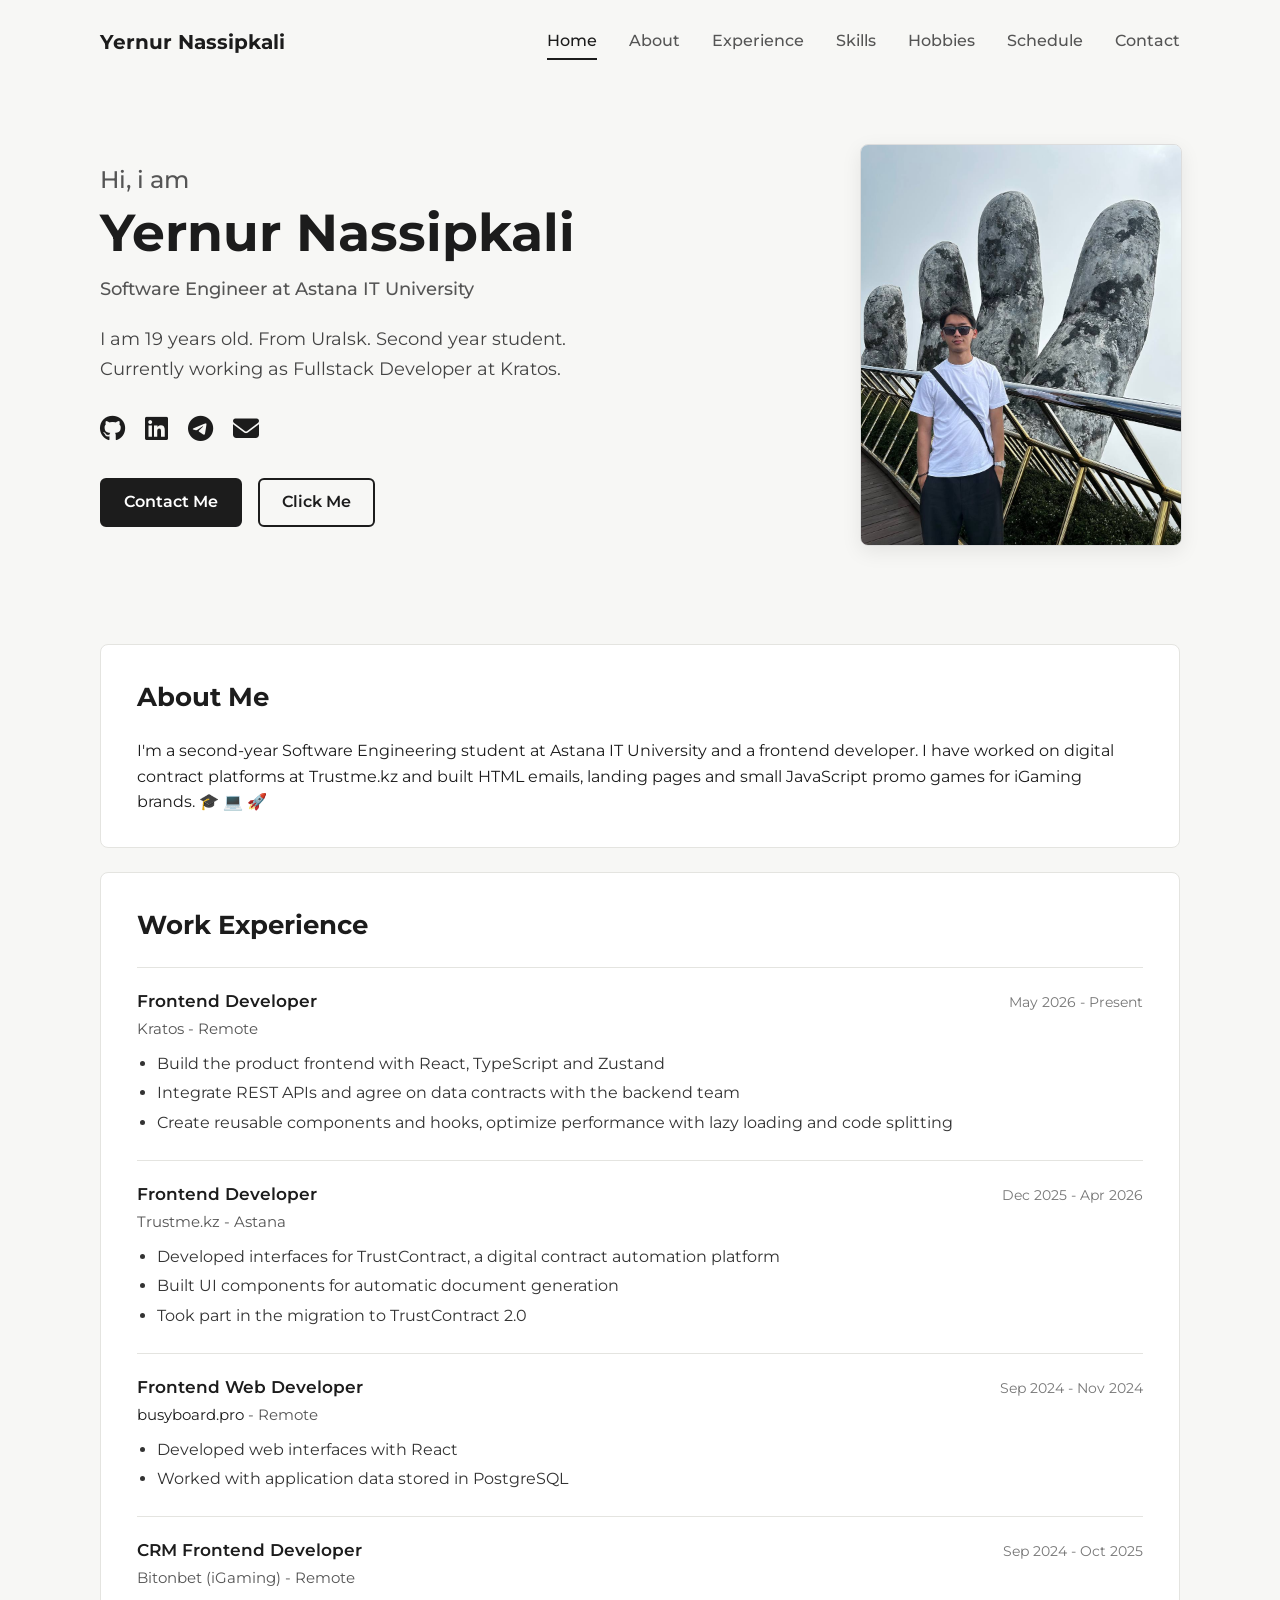
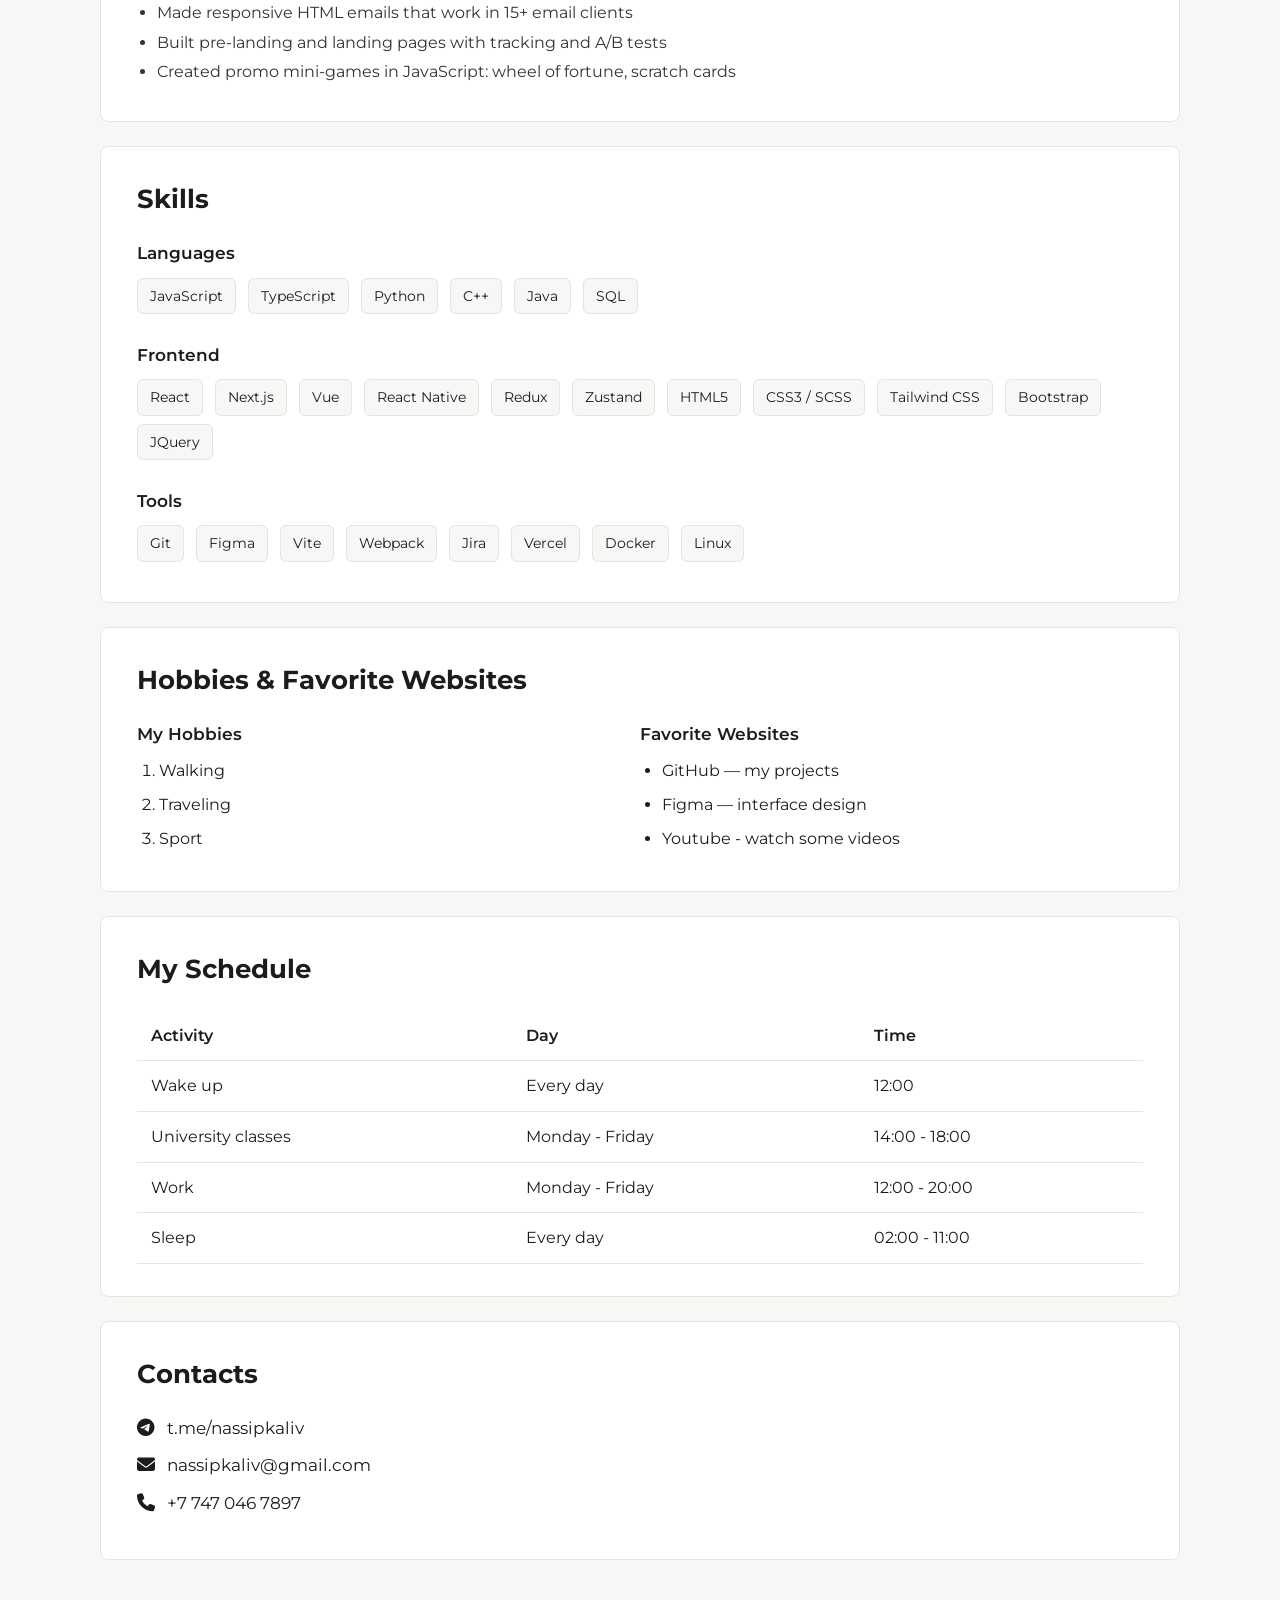
==== index.html @ 7ab511bc "assik_1" ====
<!DOCTYPE html>
<html lang="en">
<head>
    <meta charset="UTF-8">
    <meta name="viewport" content="width=device-width, initial-scale=1.0">
    <title>My Webpage</title>
    <link rel="preconnect" href="https://fonts.googleapis.com">
    <link rel="preconnect" href="https://fonts.gstatic.com" crossorigin>
    <link rel="stylesheet" href="https://fonts.googleapis.com/css2?family=Montserrat:wght@400;500;600;700&display=swap">
    <link rel="stylesheet" href="https://cdnjs.cloudflare.com/ajax/libs/font-awesome/6.7.2/css/all.min.css">
    <link rel="stylesheet" href="css/style.css">
</head>
<body>

    <div class="wrapper">

        <header class="site-header">
            <a class="site-logo" href="#home">Yernur Nassipkali</a>
            <nav class="site-nav">
                <a class="nav-active" href="#home">Home</a>
                <a href="#about-me">About</a>
                <a href="#experience">Experience</a>
                <a href="#skills">Skills</a>
                <a href="#hobbies">Hobbies</a>
                <a href="#my-schedule">Schedule</a>
                <a href="#contact">Contact</a>
            </nav>
        </header>

        <main>

            <section id="home" class="hero">
                <div class="hero-text">
                    <p class="hero-greeting">Hi, i am</p>
                    <h1>Yernur Nassipkali</h1>
                    <h2 class="course-name">Software Engineer at Astana IT University</h2>
                    <p class="hero-intro">
                        I am 19 years old. From Uralsk. Second year student. <br>
                        Currently working as Fullstack Developer at Kratos.
                    </p>

                    <div class="social-links">
                        <a href="https://github.com/nassipkaliv/" target="_blank" rel="noopener" aria-label="GitHub">
                            <i class="fa-brands fa-github" aria-hidden="true"></i>
                        </a>
                        <a href="https://www.linkedin.com/in/nassipkaliv" target="_blank" rel="noopener" aria-label="LinkedIn">
                            <i class="fa-brands fa-linkedin" aria-hidden="true"></i>
                        </a>
                        <a href="https://t.me/nassipkaliv" target="_blank" rel="noopener" aria-label="Telegram">
                            <i class="fa-brands fa-telegram" aria-hidden="true"></i>
                        </a>
                        <a href="mailto:nassipkaliv@gmail.com" aria-label="Email">
                            <i class="fa-solid fa-envelope" aria-hidden="true"></i>
                        </a>
                    </div>

                    <a class="main-button button-dark" href="#contact">Contact Me</a>
                    <button type="button" class="main-button button-light">Click Me</button>
                </div>

                <div class="hero-photo-wrap">
                    <img class="profile-photo" src="images/avatar.jpg" alt="Yernur Nassipkali standing on a bridge in front of a giant stone hand sculpture">
                </div>
            </section>

            <section id="about-me" class="section-card">
                <h3>About Me</h3>
                <p>
                    I'm a second-year Software Engineering student at Astana IT University and a
                    frontend developer. I have worked on digital contract platforms at Trustme.kz
                    and built HTML emails, landing pages and small JavaScript promo games
                    for iGaming brands. 🎓 💻 🚀
                </p>
            </section>

            <section id="experience" class="section-card">
                <h3>Work Experience</h3>

                <div class="job">
                    <div class="job-header">
                        <h4>Frontend Developer</h4>
                        <span class="job-date">May 2026 - Present</span>
                    </div>
                    <p class="job-company">Kratos - Remote</p>
                    <ul class="job-tasks">
                        <li>Build the product frontend with React, TypeScript and Zustand</li>
                        <li>Integrate REST APIs and agree on data contracts with the backend team</li>
                        <li>Create reusable components and hooks, optimize performance with lazy loading and code splitting</li>
                    </ul>
                </div>

                <div class="job">
                    <div class="job-header">
                        <h4>Frontend Developer</h4>
                        <span class="job-date">Dec 2025 - Apr 2026</span>
                    </div>
                    <p class="job-company">Trustme.kz - Astana</p>
                    <ul class="job-tasks">
                        <li>Developed interfaces for TrustContract, a digital contract automation platform</li>
                        <li>Built UI components for automatic document generation</li>
                        <li>Took part in the migration to TrustContract 2.0</li>
                    </ul>
                </div>

                <div class="job">
                    <div class="job-header">
                        <h4>Frontend Web Developer</h4>
                        <span class="job-date">Sep 2024 - Nov 2024</span>
                    </div>
                    <p class="job-company"><a href="https://www.busyboard.pro/" target="_blank" rel="noopener">busyboard.pro</a> - Remote</p>
                    <ul class="job-tasks">
                        <li>Developed web interfaces with React</li>
                        <li>Worked with application data stored in PostgreSQL</li>
                    </ul>
                </div>

                <div class="job">
                    <div class="job-header">
                        <h4>CRM Frontend Developer</h4>
                        <span class="job-date">Sep 2024 - Oct 2025</span>
                    </div>
                    <p class="job-company">Bitonbet (iGaming) - Remote</p>
                    <ul class="job-tasks">
                        <li>Made responsive HTML emails that work in 15+ email clients</li>
                        <li>Built pre-landing and landing pages with tracking and A/B tests</li>
                        <li>Created promo mini-games in JavaScript: wheel of fortune, scratch cards</li>
                    </ul>
                </div>
            </section>

            <section id="skills" class="section-card">
                <h3>Skills</h3>

                <div class="skill-group">
                    <h4>Languages</h4>
                    <ul class="skill-list">
                        <li>JavaScript</li>
                        <li>TypeScript</li>
                        <li>Python</li>
                        <li>C++</li>
                        <li>Java</li>
                        <li>SQL</li>
                    </ul>
                </div>

                <div class="skill-group">
                    <h4>Frontend</h4>
                    <ul class="skill-list">
                        <li>React</li>
                        <li>Next.js</li>
                        <li>Vue</li>
                        <li>React Native</li>
                        <li>Redux</li>
                        <li>Zustand</li>
                        <li>HTML5</li>
                        <li>CSS3 / SCSS</li>
                        <li>Tailwind CSS</li>
                        <li>Bootstrap</li>
                        <li>JQuery</li>
                    </ul>
                </div>

                <div class="skill-group">
                    <h4>Tools</h4>
                    <ul class="skill-list">
                        <li>Git</li>
                        <li>Figma</li>
                        <li>Vite</li>
                        <li>Webpack</li>
                        <li>Jira</li>
                        <li>Vercel</li>
                        <li>Docker</li>
                        <li>Linux</li>
                    </ul>
                </div>
            </section>

            <section id="hobbies" class="section-card">
                <h3>Hobbies &amp; Favorite Websites</h3>
                <div class="two-columns">
                    <div class="column">
                        <h4>My Hobbies</h4>
                        <ol class="hobby-list">
                            <li>Walking</li>
                            <li>Traveling</li>
                            <li>Sport</li>
                        </ol>
                    </div>
                    <div class="column">
                        <h4>Favorite Websites</h4>
                        <ul class="link-list">
                            <li><a href="https://github.com/nassipkaliv/" target="_blank" rel="noopener">GitHub</a> — my projects</li>
                            <li><a href="https://www.figma.com/" target="_blank" rel="noopener">Figma</a> — interface design</li>
                            <li><a href="https://youtube.com/" target="_blank">Youtube</a> - watch some videos</li>
                        </ul>
                    </div>
                </div>
            </section>

            <section id="my-schedule" class="section-card">
                <h3>My Schedule</h3>
                <table class="schedule-table">
                    <thead>
                        <tr>
                            <th>Activity</th>
                            <th>Day</th>
                            <th>Time</th>
                        </tr>
                    </thead>
                    <tbody>
                        <tr>
                            <td>Wake up</td>
                            <td>Every day</td>
                            <td>12:00</td>
                        </tr>
                        <tr>
                            <td>University classes</td>
                            <td>Monday - Friday</td>
                            <td>14:00 - 18:00</td>
                        </tr>
                        <tr>
                            <td>Work</td>
                            <td>Monday - Friday</td>
                            <td>12:00 - 20:00</td>
                        </tr>
                        <tr>
                            <td>Sleep</td>
                            <td>Every day</td>
                            <td>02:00 - 11:00</td>
                        </tr>
                    </tbody>
                </table>
            </section>

            <section id="contact" class="section-card">
                <h3>Contacts</h3>
                <ul class="contact-list">
                    <li>
                        <i class="fa-brands fa-telegram" aria-hidden="true"></i>
                        <a href="https://t.me/nassipkaliv" target="_blank" rel="noopener">t.me/nassipkaliv</a>
                    </li>
                    <li>
                        <i class="fa-solid fa-envelope" aria-hidden="true"></i>
                        <a href="mailto:nassipkaliv@gmail.com">nassipkaliv@gmail.com</a>
                    </li>
                    <li>
                        <i class="fa-solid fa-phone" aria-hidden="true"></i>
                        <a href="tel:+77470467897">+7 747 046 7897</a>
                    </li>
                </ul>
            </section>

        </main>

    </div>

</body>
</html>
---- css/style.css ----
* {
    font-family: "Montserrat", Helvetica, Arial, sans-serif;
    scroll-behavior: smooth;
}

body {
    margin: 0;
    background-color: #f7f7f5;
    color: #1c1c1c;
    font-size: 16px;
    line-height: 1.6;
}

h1 {
    margin: 0 0 12px;
    font-size: 52px;
    font-weight: 700;
    line-height: 1.15;
}

h2 {
    margin: 0 0 20px;
    color: #555555;
    font-size: 18px;
    font-weight: 500;
}

h3 {
    margin: 0 0 20px;
    font-size: 26px;
    font-weight: 700;
}

h4 {
    margin: 0 0 10px;
    font-size: 17px;
    font-weight: 600;
}

p {
    margin: 0 0 16px;
}

a {
    color: #1c1c1c;
    text-decoration: none;
    transition: all 0.3s ease;
}

a:hover {
    color: #2a5bd7;
}

.wrapper {
    max-width: 1080px;
    margin: 0 auto;
    padding: 0 24px;
}

.site-header {
    display: flex;
    flex-wrap: wrap;
    align-items: center;
    justify-content: space-between;
    padding: 24px 0;
}

.site-logo {
    color: #1c1c1c;
    font-size: 20px;
    font-weight: 700;
    text-decoration: none;
}

.site-logo:hover {
    color: #1c1c1c;
}

.site-nav a {
    display: inline-block;
    margin-left: 28px;
    padding: 4px 0;
    color: #555555;
    font-size: 16px;
    font-weight: 500;
    text-decoration: none;
    border-bottom: 2px solid transparent;
}

.site-nav a:hover,
.site-nav .nav-active {
    color: #1c1c1c;
    border-bottom-color: #1c1c1c;
}

main {
    padding-bottom: 40px;
}

.hero {
    display: flex;
    flex-wrap: wrap;
    align-items: center;
    justify-content: space-between;
    min-height: 520px;
    margin-bottom: 40px;
}

.hero-text {
    width: 580px;
    max-width: 100%;
}

.hero-greeting {
    margin: 0 0 4px;
    color: #555555;
    font-size: 24px;
    font-weight: 500;
}

.hero-intro {
    margin-bottom: 24px;
    color: #444444;
    font-size: 18px;
    line-height: 1.7;
}

.social-links {
    margin-bottom: 28px;
}

.social-links a {
    display: inline-block;
    margin-right: 16px;
    color: #1c1c1c;
    font-size: 26px;
    text-decoration: none;
}

.social-links a:hover {
    color: #2a5bd7;
}

.hero-photo-wrap {
    width: 320px;
    height: 400px;
    max-width: 100%;
}

.profile-photo {
    width: 100%;
    height: 100%;
    object-fit: cover;
    border: 1px solid #dddddd;
    border-radius: 8px;
    box-shadow: 0 6px 20px rgba(0, 0, 0, 0.08);
}

.main-button {
    display: inline-block;
    margin-right: 12px;
    padding: 11px 22px;
    font-size: 16px;
    font-weight: 600;
    line-height: 1.4;
    text-decoration: none;
    border: 2px solid #1c1c1c;
    border-radius: 6px;
    cursor: pointer;
    transition: all 0.3s ease;
}

.button-dark {
    background-color: #1c1c1c;
    color: #ffffff;
}

.button-dark:hover {
    background-color: #2a5bd7;
    border-color: #2a5bd7;
    color: #ffffff;
}

.button-light {
    background-color: transparent;
    color: #1c1c1c;
}

.button-light:hover {
    background-color: #1c1c1c;
    color: #ffffff;
}

.section-card {
    margin-bottom: 24px;
    padding: 32px 36px;
    background-color: #ffffff;
    border: 1px solid #e4e4e0;
    border-radius: 8px;
}

#about-me p:last-child {
    margin-bottom: 0;
}

.job {
    padding: 20px 0;
    border-top: 1px solid #e4e4e0;
}

.job:last-child {
    padding-bottom: 0;
}

.job-header {
    display: flex;
    flex-wrap: wrap;
    align-items: baseline;
    justify-content: space-between;
}

.job-header h4 {
    margin: 0;
}

.job-date {
    color: #777777;
    font-size: 14px;
}

.job-company {
    margin: 2px 0 10px;
    color: #555555;
    font-size: 15px;
}

.job-tasks {
    margin: 0;
    padding-left: 20px;
    color: #333333;
}

.job-tasks li {
    margin-bottom: 4px;
}

.skill-group {
    margin-bottom: 20px;
}

.skill-group:last-child {
    margin-bottom: 0;
}

.skill-list {
    margin: 0;
    padding: 0;
    list-style: none;
}

.skill-list li {
    display: inline-block;
    margin: 0 8px 8px 0;
    padding: 6px 12px;
    background-color: #f7f7f5;
    font-size: 14px;
    border: 1px solid #e4e4e0;
    border-radius: 6px;
}

.two-columns {
    display: flex;
    flex-wrap: wrap;
}

.column {
    width: 50%;
    min-width: 260px;
}

.hobby-list,
.link-list {
    margin: 0;
    padding-left: 22px;
}

.hobby-list li,
.link-list li {
    margin-bottom: 8px;
}

.schedule-table {
    width: 100%;
    border-collapse: collapse;
    text-align: left;
}

.schedule-table th,
.schedule-table td {
    padding: 12px 14px;
    border-bottom: 1px solid #e4e4e0;
}

.schedule-table th {
    font-weight: 600;
}

.contact-list {
    margin: 0;
    padding: 0;
    list-style: none;
}

.contact-list li {
    margin-bottom: 10px;
    font-size: 17px;
}

.contact-list i {
    width: 26px;
    color: #1c1c1c;
    font-size: 18px;
}

a:focus-visible,
button:focus-visible,
input:focus-visible {
    outline: 3px solid #2a5bd7;
    outline-offset: 2px;
}
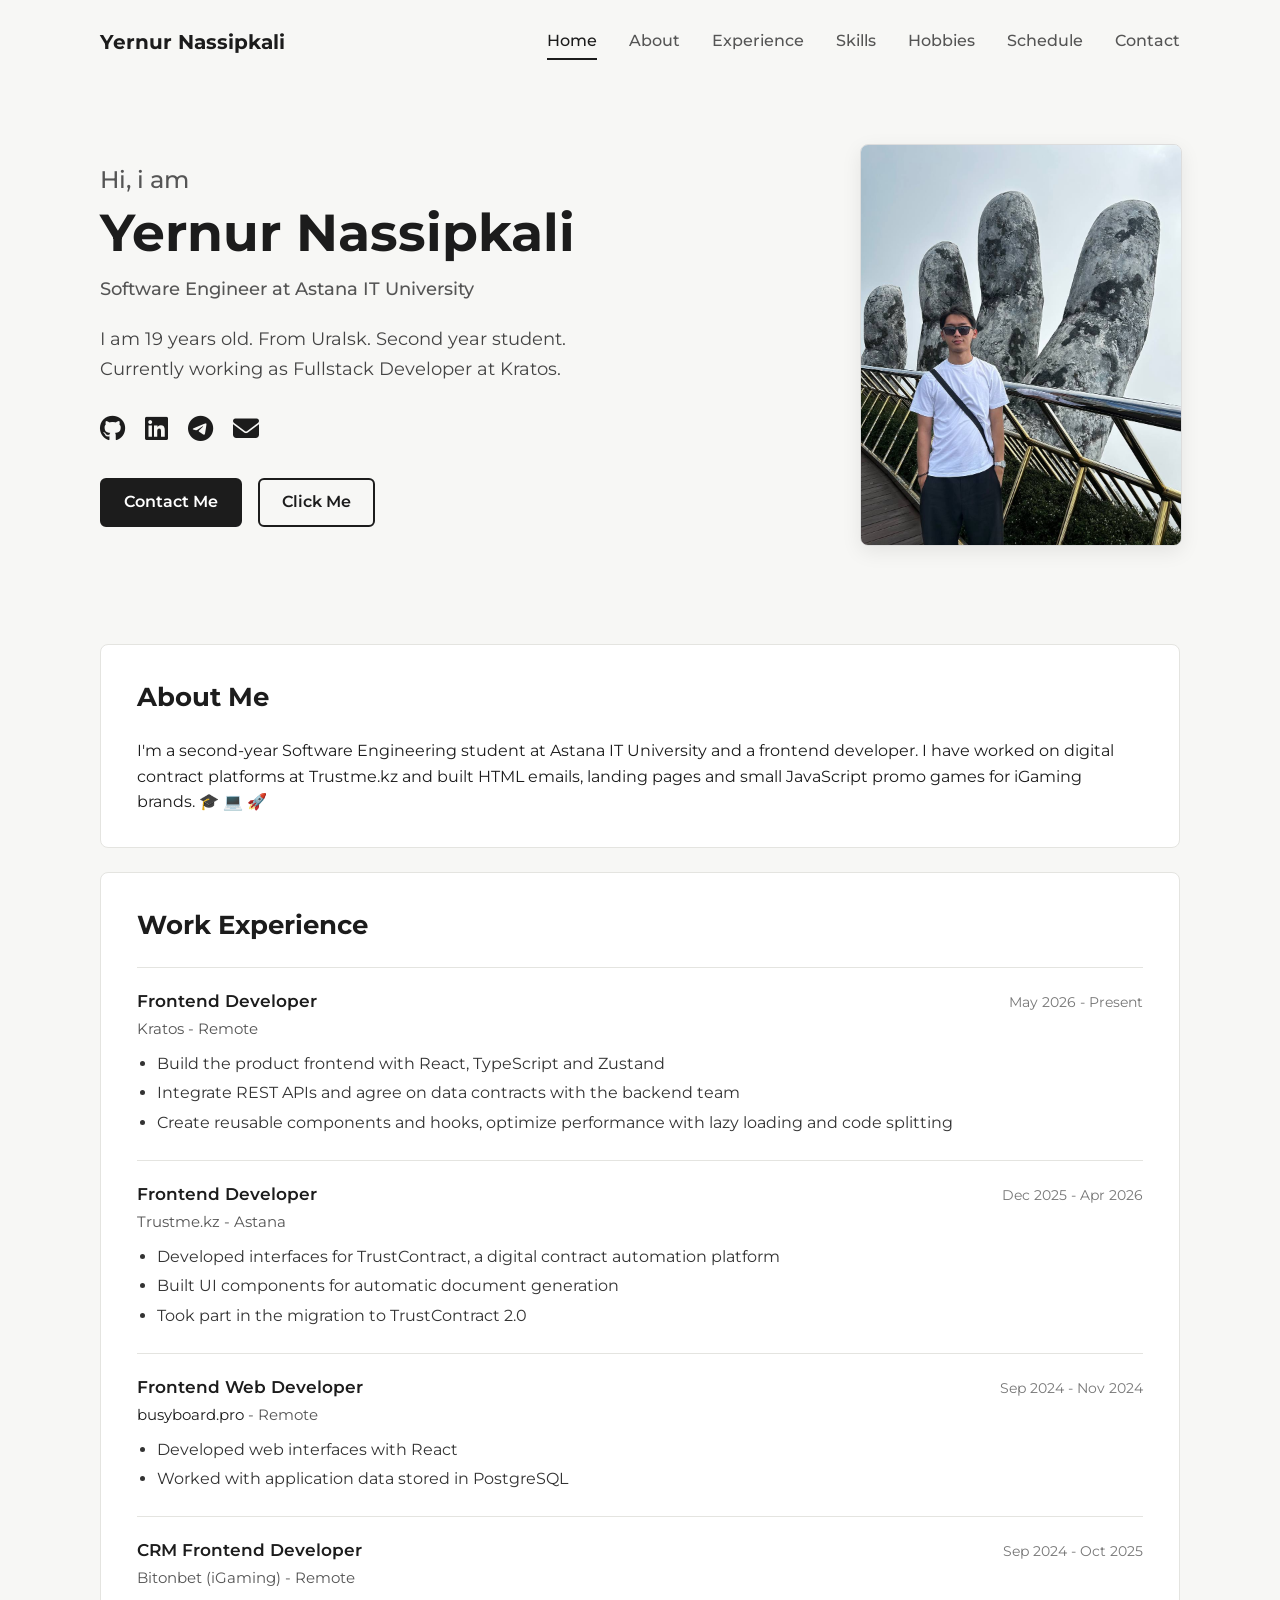
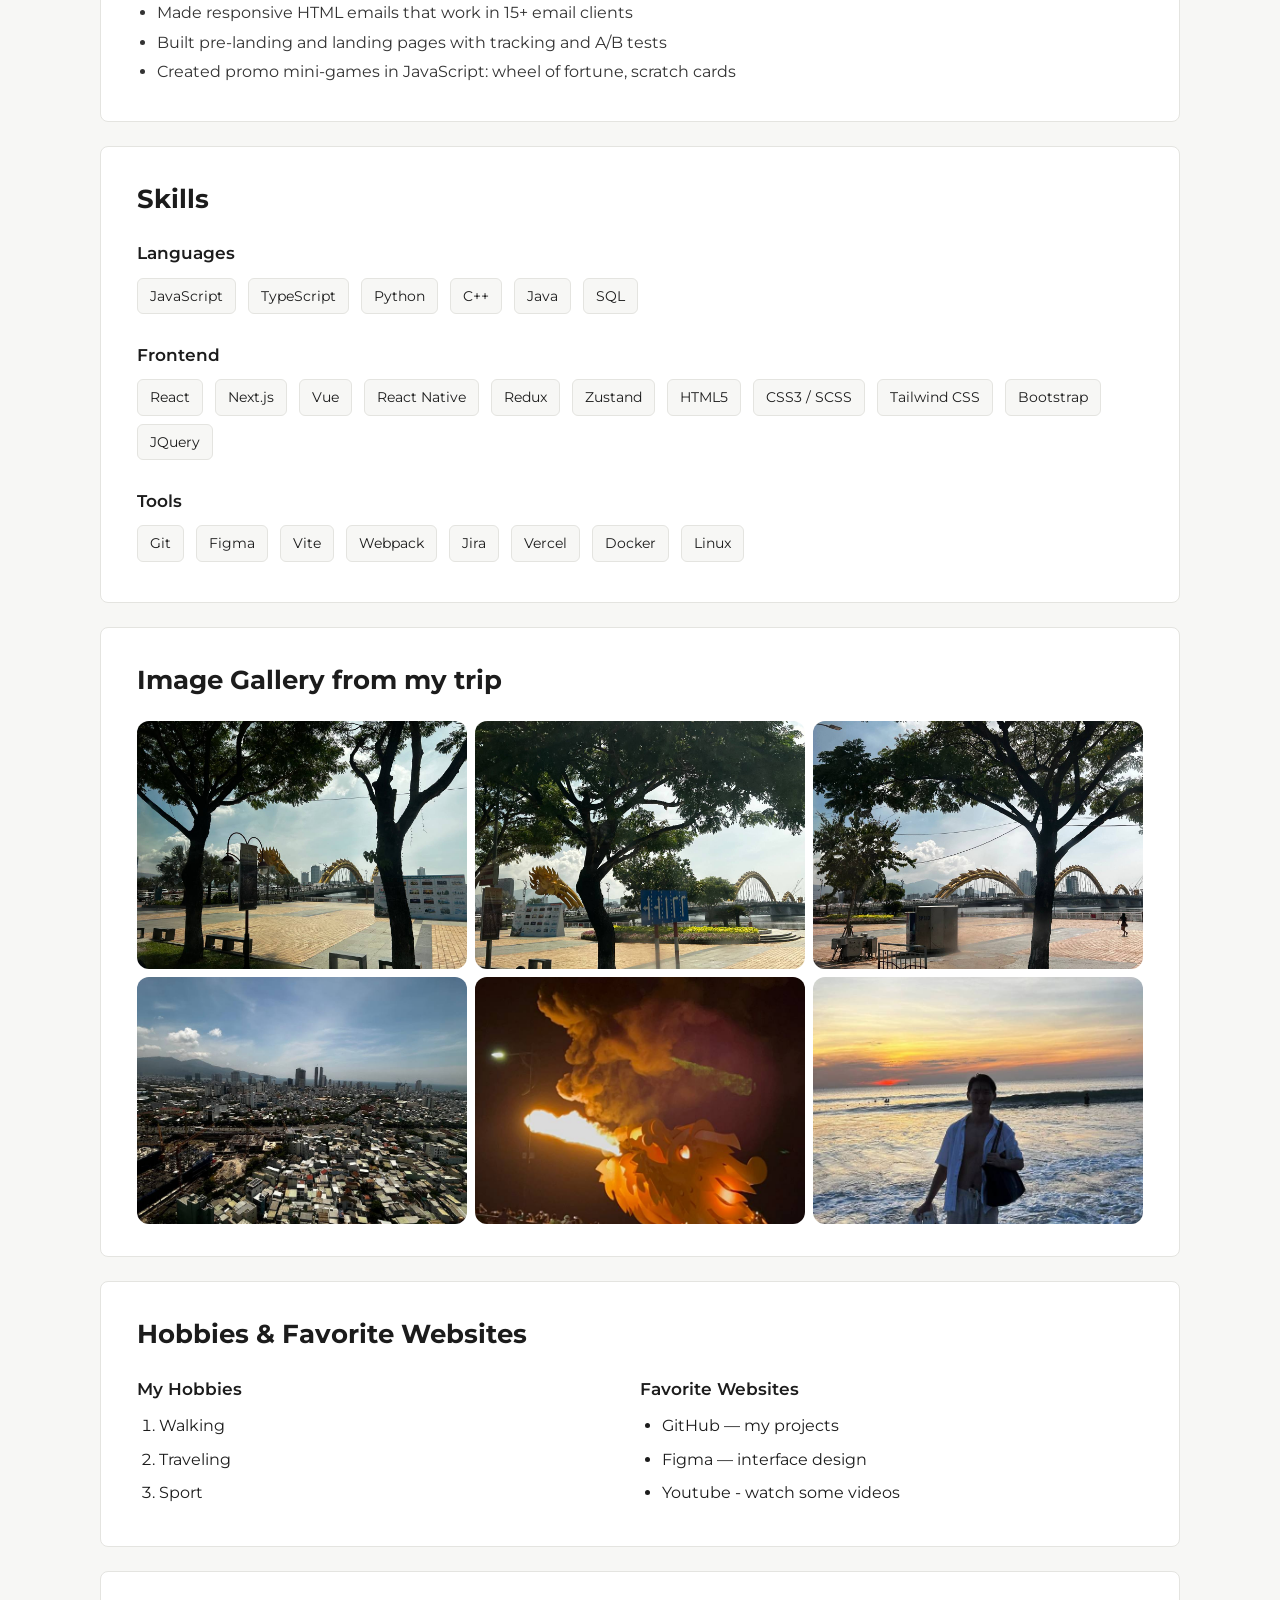
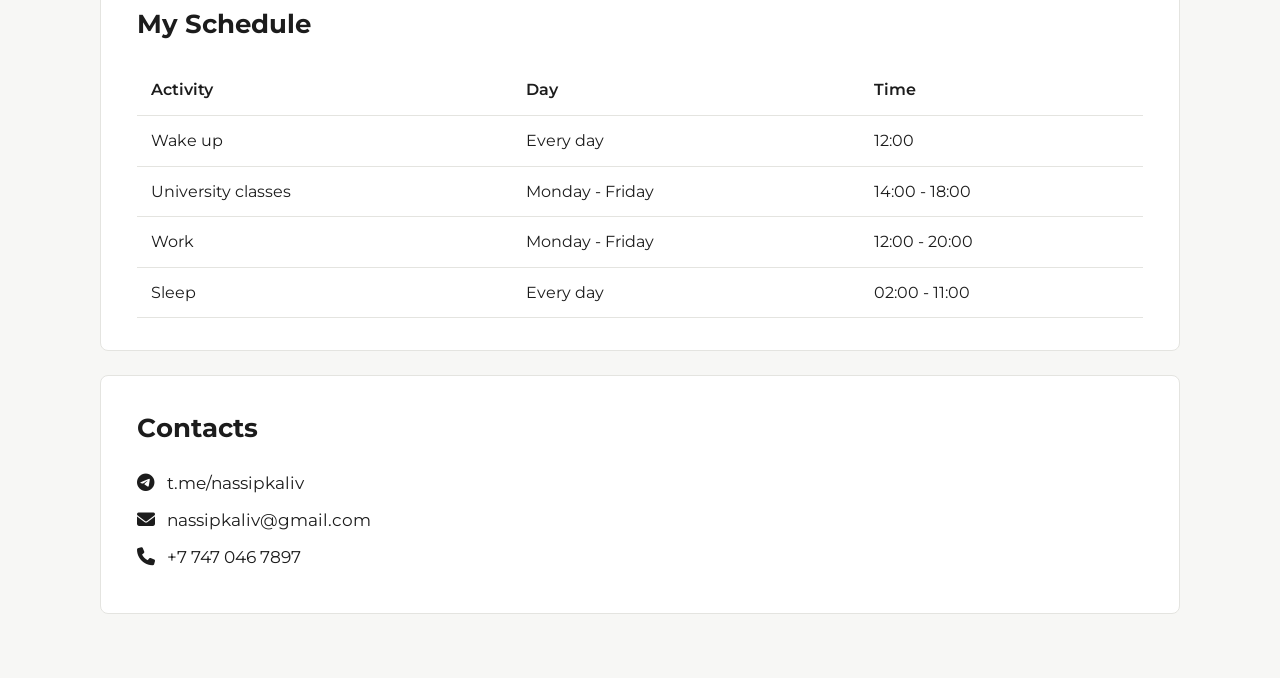
==== commit 6988289b: "assik2" ====
--- a/index.html
+++ b/index.html
@@ -28,7 +28,6 @@
         </header>
 
         <main>
-
             <section id="home" class="hero">
                 <div class="hero-text">
                     <p class="hero-greeting">Hi, i am</p>
@@ -59,7 +58,7 @@
                 </div>
 
                 <div class="hero-photo-wrap">
-                    <img class="profile-photo" src="images/avatar.jpg" alt="Yernur Nassipkali standing on a bridge in front of a giant stone hand sculpture">
+                    <img class="profile-photo" src="images/avatar.jpg" alt="img">
                 </div>
             </section>
 
@@ -172,6 +171,20 @@
                         <li>Docker</li>
                         <li>Linux</li>
                     </ul>
+                </div>
+            </section>
+
+            <section id="gallery" class="section-card">
+                <h3>
+                    Image Gallery from my trip
+                </h3>
+                <div class="image-gallery">
+                    <img src="images/gallery-img1.jpeg" class="gallery-img-block" alt="gallery-image">
+                    <img src="images/gallery-img2.jpeg" class="gallery-img-block" alt="gallery-image">
+                    <img src="images/gallery-img3.jpeg" class="gallery-img-block" alt="gallery-image">
+                    <img src="images/gallery-img4.jpeg" class="gallery-img-block" alt="gallery-image">
+                    <img src="images/gallery-img5.jpeg" class="gallery-img-block" alt="gallery-image">
+                    <img src="images/gallery-img6.jpeg" class="gallery-img-block" alt="gallery-image">
                 </div>
             </section>
 
--- a/css/style.css
+++ b/css/style.css
@@ -328,3 +328,17 @@
     outline: 3px solid #2a5bd7;
     outline-offset: 2px;
 }
+
+.image-gallery {
+    display: grid;
+    grid-template-columns: repeat(3, 1fr);
+    gap: 8px;
+}
+
+.gallery-img-block {
+    display: block;
+    width: 100%;
+    aspect-ratio: 4 / 3;
+    object-fit: cover;
+    border-radius: 12px;
+}
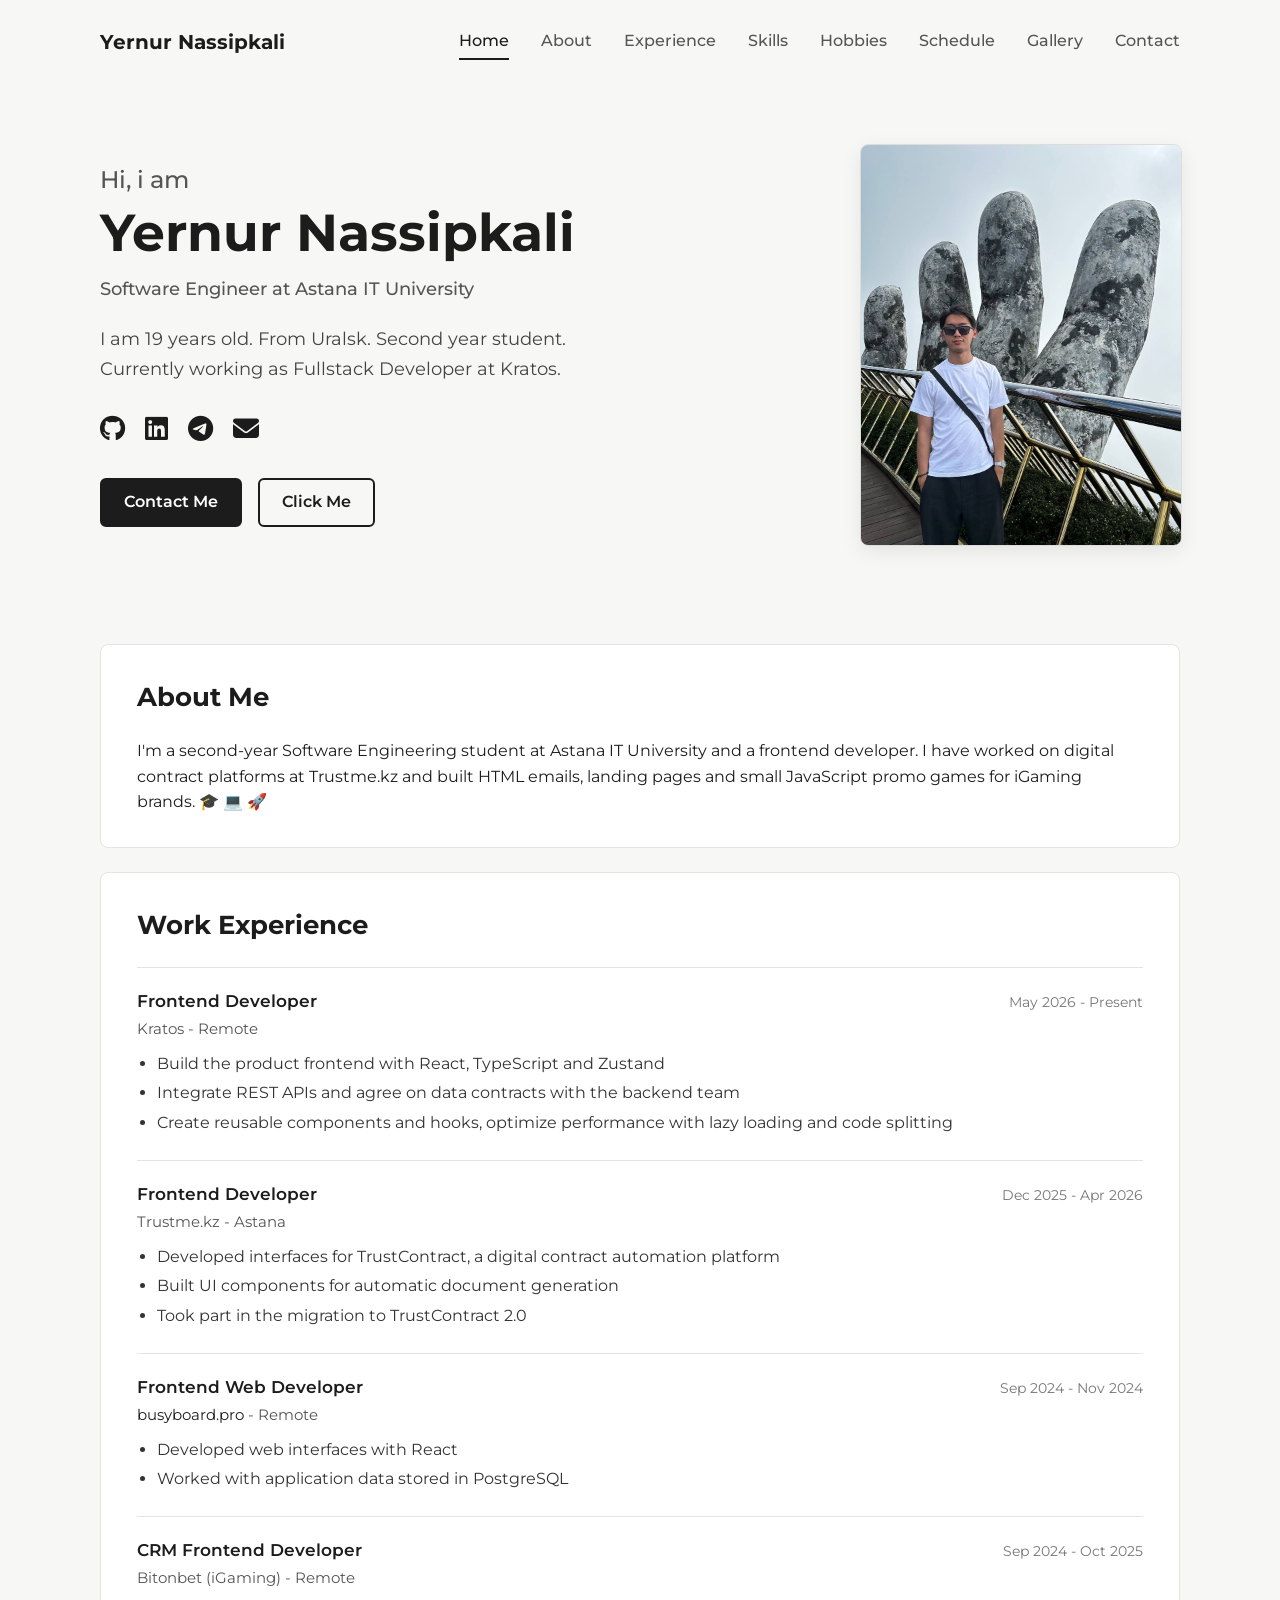
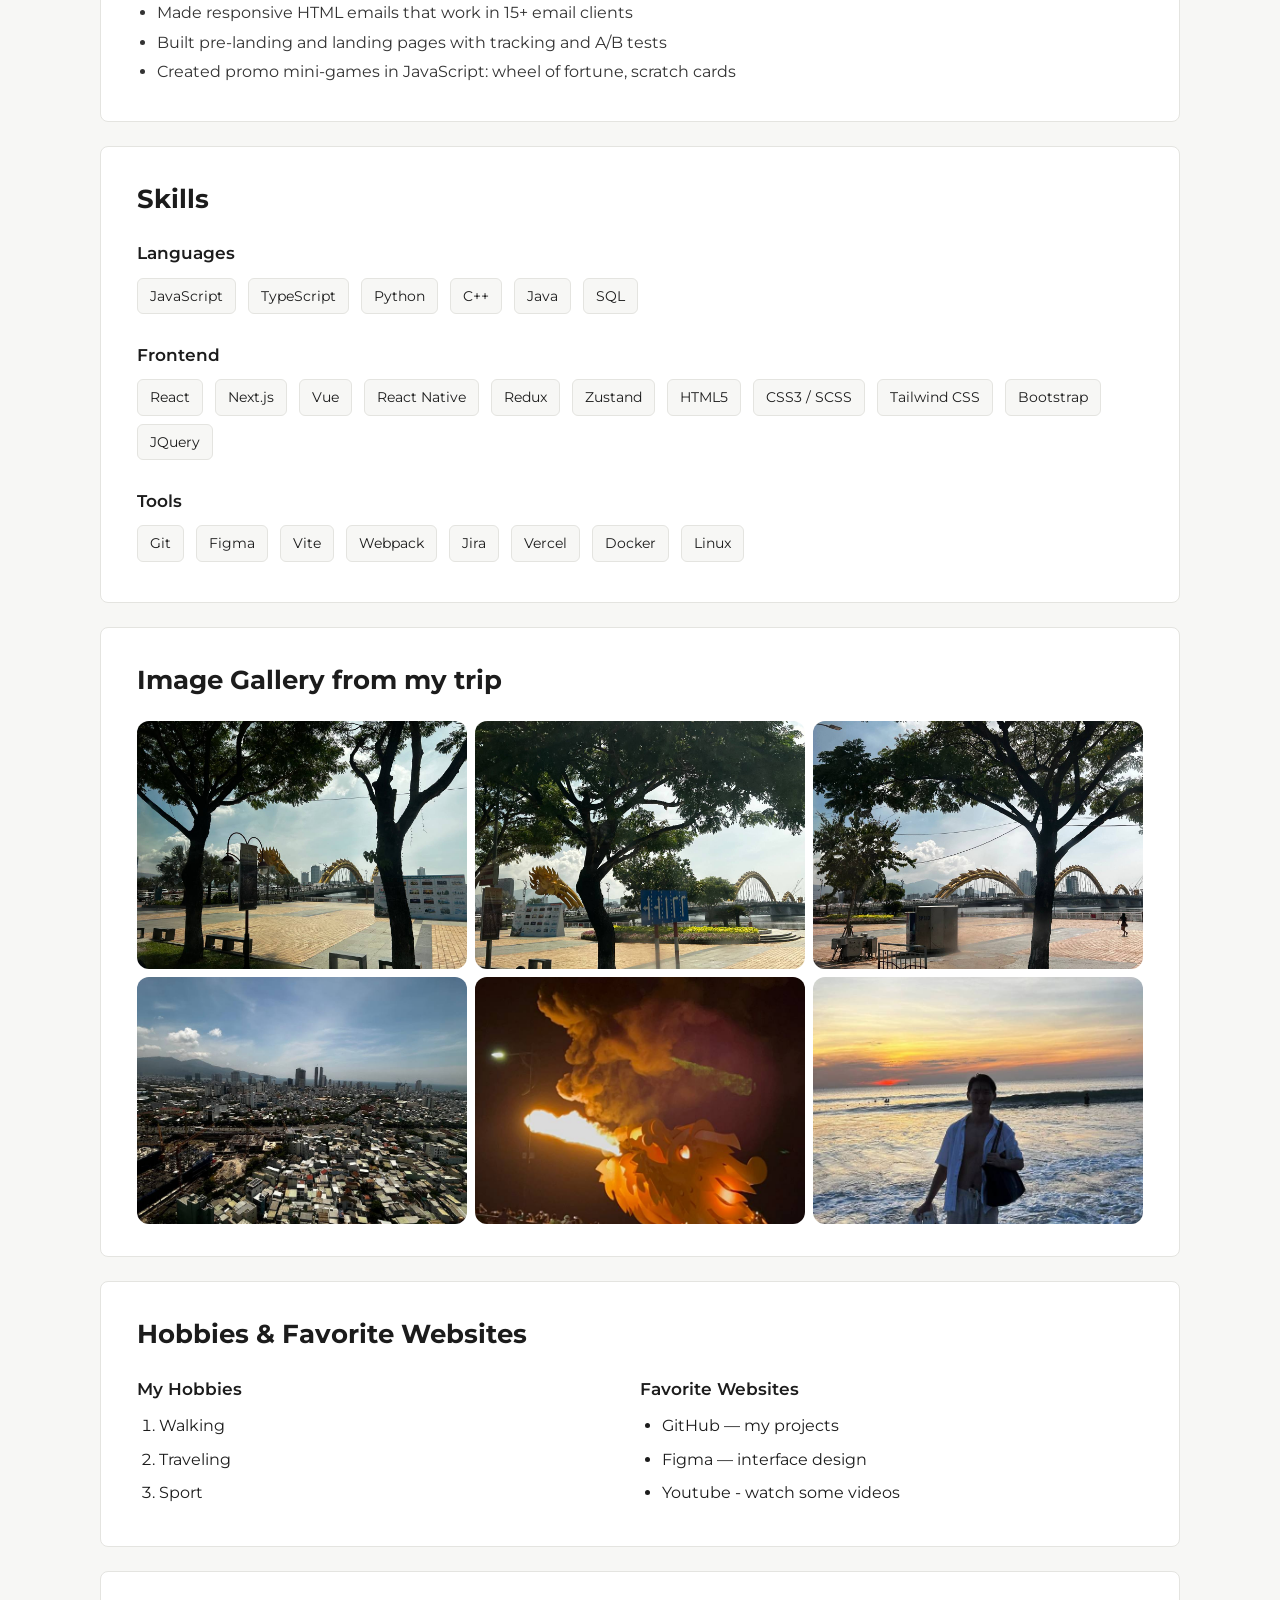
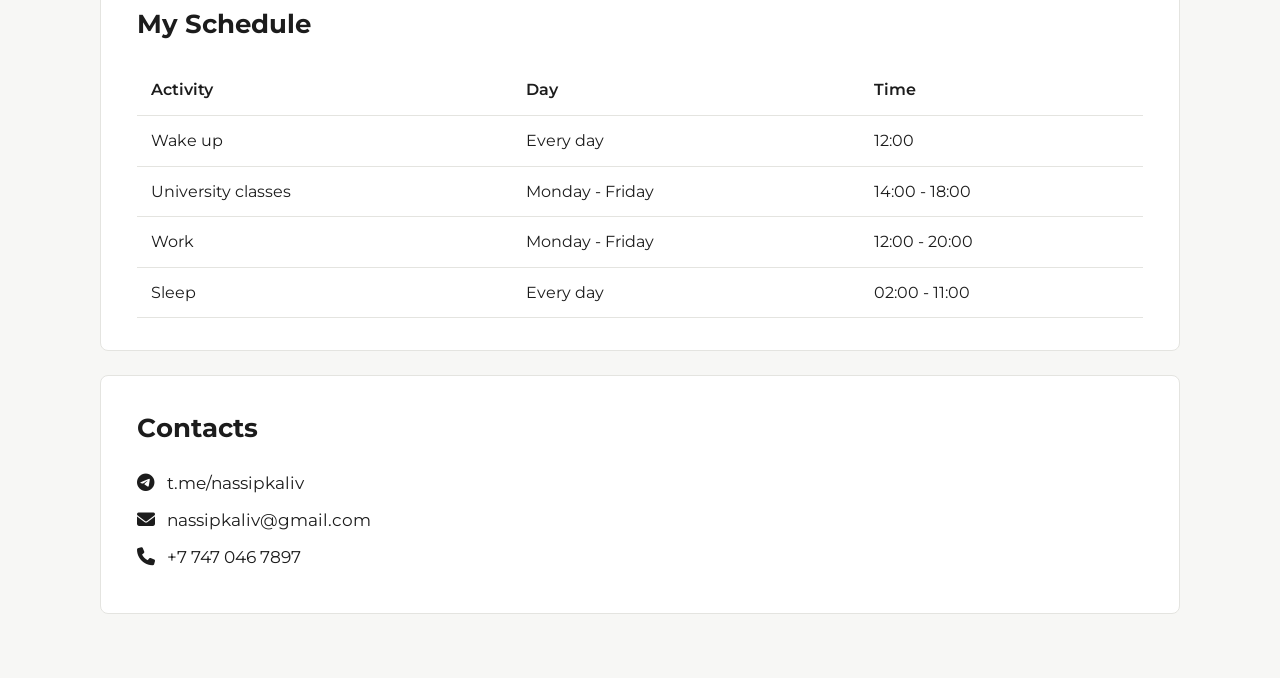
==== commit a0d7d21e: "done" ====
--- a/index.html
+++ b/index.html
@@ -23,6 +23,7 @@
                 <a href="#skills">Skills</a>
                 <a href="#hobbies">Hobbies</a>
                 <a href="#my-schedule">Schedule</a>
+                <a href="#image-gallery">Gallery</a>
                 <a href="#contact">Contact</a>
             </nav>
         </header>
@@ -178,7 +179,7 @@
                 <h3>
                     Image Gallery from my trip
                 </h3>
-                <div class="image-gallery">
+                <div class="image-gallery" id="image-gallery">
                     <img src="images/gallery-img1.jpeg" class="gallery-img-block" alt="gallery-image">
                     <img src="images/gallery-img2.jpeg" class="gallery-img-block" alt="gallery-image">
                     <img src="images/gallery-img3.jpeg" class="gallery-img-block" alt="gallery-image">
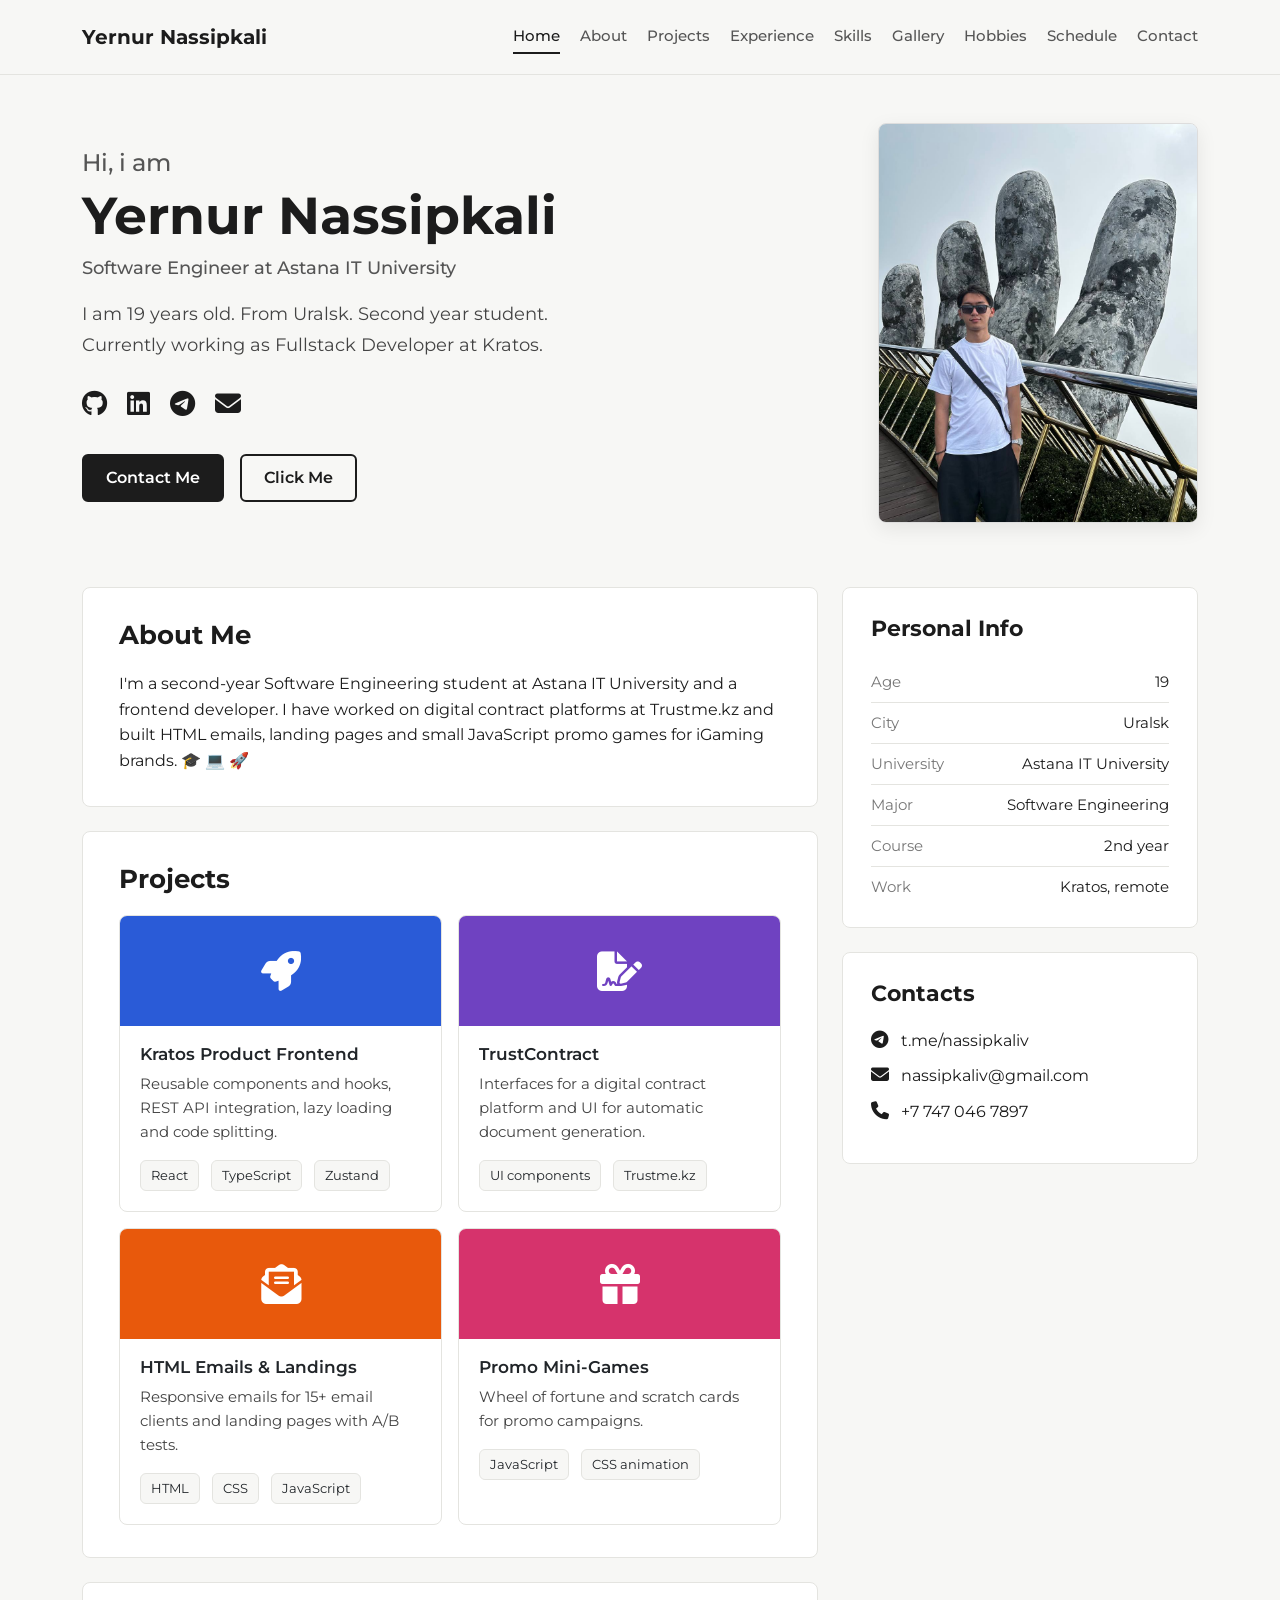
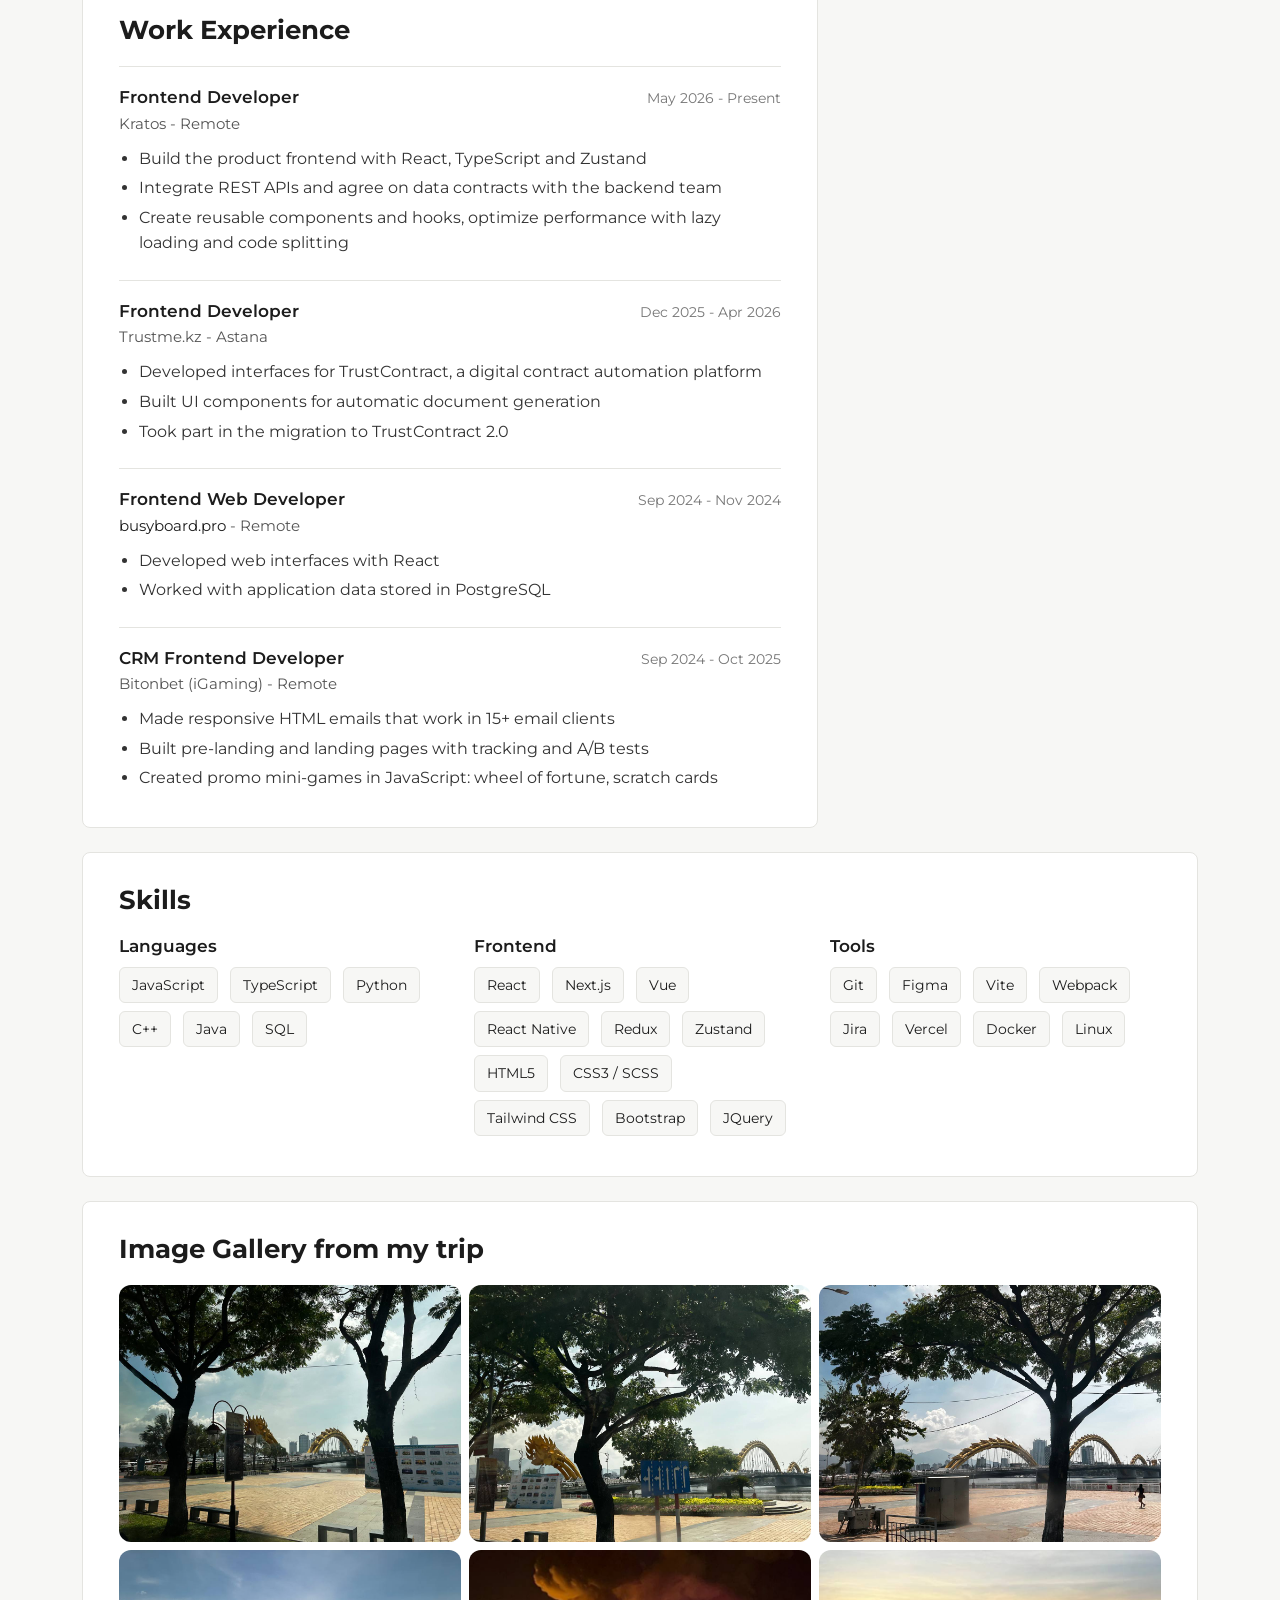
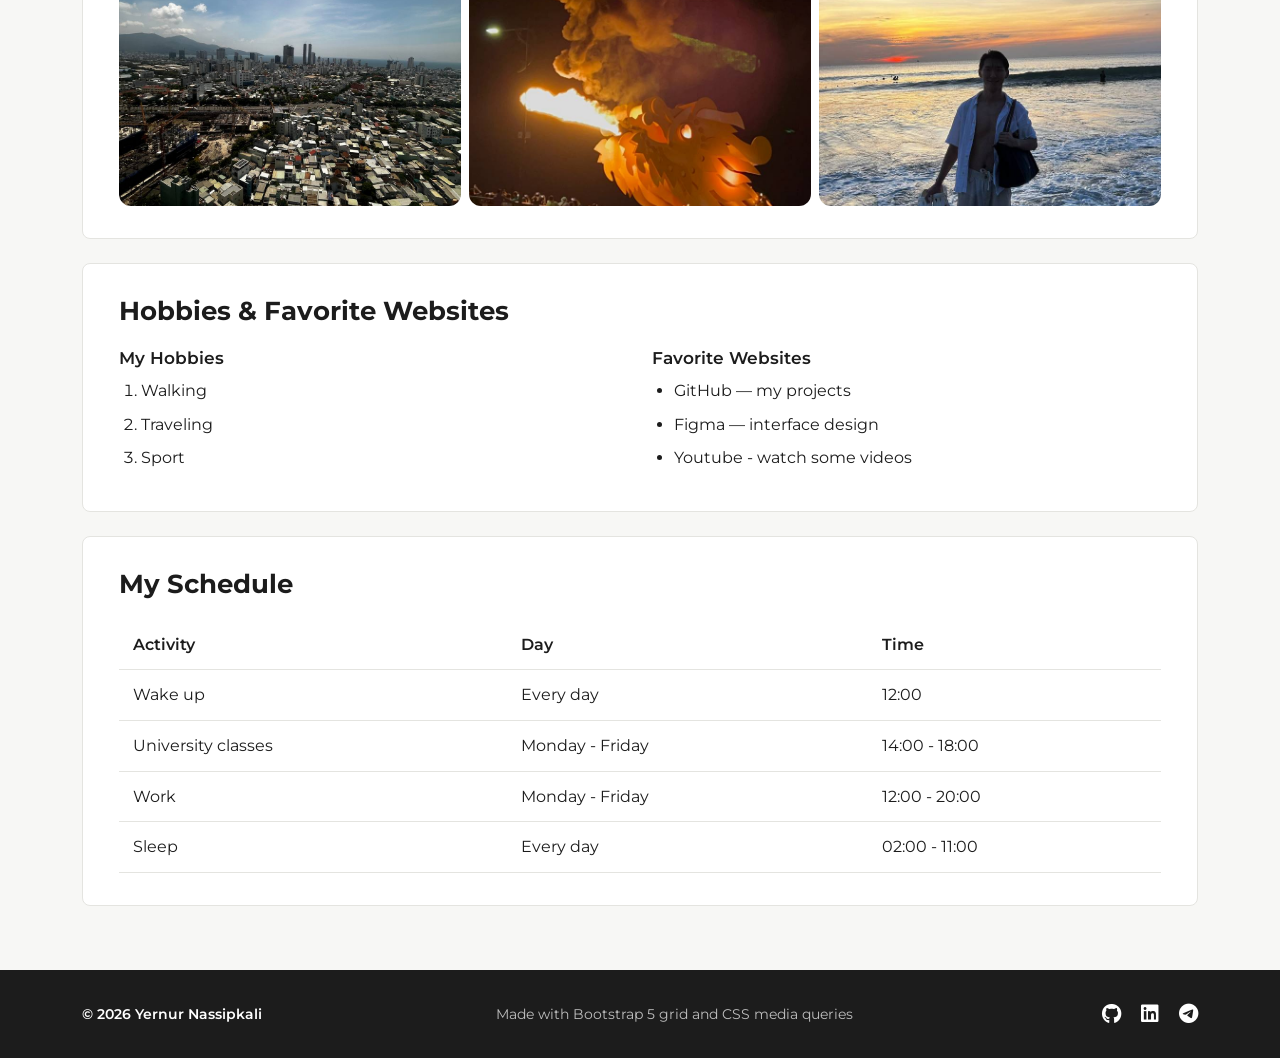
==== commit 8b53a828: "task" ====
--- a/index.html
+++ b/index.html
@@ -7,30 +7,43 @@
     <link rel="preconnect" href="https://fonts.googleapis.com">
     <link rel="preconnect" href="https://fonts.gstatic.com" crossorigin>
     <link rel="stylesheet" href="https://fonts.googleapis.com/css2?family=Montserrat:wght@400;500;600;700&display=swap">
+    <link rel="stylesheet" href="https://cdn.jsdelivr.net/npm/bootstrap@5.3.8/dist/css/bootstrap.min.css" integrity="sha384-sRIl4kxILFvY47J16cr9ZwB07vP4J8+LH7qKQnuqkuIAvNWLzeN8tE5YBujZqJLB" crossorigin="anonymous">
     <link rel="stylesheet" href="https://cdnjs.cloudflare.com/ajax/libs/font-awesome/6.7.2/css/all.min.css">
     <link rel="stylesheet" href="css/style.css">
 </head>
 <body>
 
-    <div class="wrapper">
-
-        <header class="site-header">
-            <a class="site-logo" href="#home">Yernur Nassipkali</a>
-            <nav class="site-nav">
-                <a class="nav-active" href="#home">Home</a>
-                <a href="#about-me">About</a>
-                <a href="#experience">Experience</a>
-                <a href="#skills">Skills</a>
-                <a href="#hobbies">Hobbies</a>
-                <a href="#my-schedule">Schedule</a>
-                <a href="#image-gallery">Gallery</a>
-                <a href="#contact">Contact</a>
-            </nav>
-        </header>
-
-        <main>
-            <section id="home" class="hero">
-                <div class="hero-text">
+    <header>
+        <nav class="navbar navbar-expand-lg site-navbar sticky-top">
+            <div class="container">
+                <a class="navbar-brand site-logo" href="#home">Yernur Nassipkali</a>
+
+                <button class="navbar-toggler" type="button" data-bs-toggle="collapse" data-bs-target="#mainNav" aria-controls="mainNav" aria-expanded="false" aria-label="Toggle navigation">
+                    <span class="navbar-toggler-icon"></span>
+                </button>
+
+                <div class="collapse navbar-collapse" id="mainNav">
+                    <ul class="navbar-nav ms-auto">
+                        <li class="nav-item"><a class="nav-link active" aria-current="page" href="#home">Home</a></li>
+                        <li class="nav-item"><a class="nav-link" href="#about-me">About</a></li>
+                        <li class="nav-item"><a class="nav-link" href="#projects">Projects</a></li>
+                        <li class="nav-item"><a class="nav-link" href="#experience">Experience</a></li>
+                        <li class="nav-item"><a class="nav-link" href="#skills">Skills</a></li>
+                        <li class="nav-item"><a class="nav-link" href="#gallery">Gallery</a></li>
+                        <li class="nav-item"><a class="nav-link" href="#hobbies">Hobbies</a></li>
+                        <li class="nav-item"><a class="nav-link" href="#my-schedule">Schedule</a></li>
+                        <li class="nav-item"><a class="nav-link" href="#contact">Contact</a></li>
+                    </ul>
+                </div>
+            </div>
+        </nav>
+    </header>
+
+    <main class="container">
+
+        <section id="home" class="hero">
+            <div class="row align-items-center">
+                <div class="col-12 col-md-7 hero-text">
                     <p class="hero-greeting">Hi, i am</p>
                     <h1>Yernur Nassipkali</h1>
                     <h2 class="course-name">Software Engineer at Astana IT University</h2>
@@ -58,161 +71,289 @@
                     <button type="button" class="main-button button-light">Click Me</button>
                 </div>
 
-                <div class="hero-photo-wrap">
-                    <img class="profile-photo" src="images/avatar.jpg" alt="img">
-                </div>
-            </section>
-
-            <section id="about-me" class="section-card">
-                <h3>About Me</h3>
-                <p>
-                    I'm a second-year Software Engineering student at Astana IT University and a
-                    frontend developer. I have worked on digital contract platforms at Trustme.kz
-                    and built HTML emails, landing pages and small JavaScript promo games
-                    for iGaming brands. 🎓 💻 🚀
-                </p>
-            </section>
-
-            <section id="experience" class="section-card">
-                <h3>Work Experience</h3>
-
-                <div class="job">
-                    <div class="job-header">
-                        <h4>Frontend Developer</h4>
-                        <span class="job-date">May 2026 - Present</span>
-                    </div>
-                    <p class="job-company">Kratos - Remote</p>
-                    <ul class="job-tasks">
-                        <li>Build the product frontend with React, TypeScript and Zustand</li>
-                        <li>Integrate REST APIs and agree on data contracts with the backend team</li>
-                        <li>Create reusable components and hooks, optimize performance with lazy loading and code splitting</li>
+                <div class="col-12 col-md-5">
+                    <div class="hero-photo-wrap">
+                        <img class="profile-photo" src="images/avatar.jpg" alt="img">
+                    </div>
+                </div>
+            </div>
+        </section>
+
+        <div class="row">
+            <div class="col-12 col-lg-8">
+
+                <section id="about-me" class="section-card">
+                    <h3>About Me</h3>
+                    <p>
+                        I'm a second-year Software Engineering student at Astana IT University and a
+                        frontend developer. I have worked on digital contract platforms at Trustme.kz
+                        and built HTML emails, landing pages and small JavaScript promo games
+                        for iGaming brands. 🎓 💻 🚀
+                    </p>
+                </section>
+
+                <section id="projects" class="section-card">
+                    <h3>Projects</h3>
+                    <div class="row g-3">
+                        <div class="col-12 col-md-6">
+                            <article class="card project-card h-100">
+                                <div class="project-cover cover-blue">
+                                    <i class="fa-solid fa-rocket" aria-hidden="true"></i>
+                                </div>
+                                <div class="card-body">
+                                    <h4 class="card-title">Kratos Product Frontend</h4>
+                                    <p class="card-text">Reusable components and hooks, REST API integration, lazy loading and code splitting.</p>
+                                    <ul class="skill-list">
+                                        <li>React</li>
+                                        <li>TypeScript</li>
+                                        <li>Zustand</li>
+                                    </ul>
+                                </div>
+                            </article>
+                        </div>
+
+                        <div class="col-12 col-md-6">
+                            <article class="card project-card h-100">
+                                <div class="project-cover cover-purple">
+                                    <i class="fa-solid fa-file-signature" aria-hidden="true"></i>
+                                </div>
+                                <div class="card-body">
+                                    <h4 class="card-title">TrustContract</h4>
+                                    <p class="card-text">Interfaces for a digital contract platform and UI for automatic document generation.</p>
+                                    <ul class="skill-list">
+                                        <li>UI components</li>
+                                        <li>Trustme.kz</li>
+                                    </ul>
+                                </div>
+                            </article>
+                        </div>
+
+                        <div class="col-12 col-md-6">
+                            <article class="card project-card h-100">
+                                <div class="project-cover cover-orange">
+                                    <i class="fa-solid fa-envelope-open-text" aria-hidden="true"></i>
+                                </div>
+                                <div class="card-body">
+                                    <h4 class="card-title">HTML Emails &amp; Landings</h4>
+                                    <p class="card-text">Responsive emails for 15+ email clients and landing pages with A/B tests.</p>
+                                    <ul class="skill-list">
+                                        <li>HTML</li>
+                                        <li>CSS</li>
+                                        <li>JavaScript</li>
+                                    </ul>
+                                </div>
+                            </article>
+                        </div>
+
+                        <div class="col-12 col-md-6">
+                            <article class="card project-card h-100">
+                                <div class="project-cover cover-pink">
+                                    <i class="fa-solid fa-gift" aria-hidden="true"></i>
+                                </div>
+                                <div class="card-body">
+                                    <h4 class="card-title">Promo Mini-Games</h4>
+                                    <p class="card-text">Wheel of fortune and scratch cards for promo campaigns.</p>
+                                    <ul class="skill-list">
+                                        <li>JavaScript</li>
+                                        <li>CSS animation</li>
+                                    </ul>
+                                </div>
+                            </article>
+                        </div>
+                    </div>
+                </section>
+
+                <section id="experience" class="section-card">
+                    <h3>Work Experience</h3>
+
+                    <div class="job">
+                        <div class="job-header">
+                            <h4>Frontend Developer</h4>
+                            <span class="job-date">May 2026 - Present</span>
+                        </div>
+                        <p class="job-company">Kratos - Remote</p>
+                        <ul class="job-tasks">
+                            <li>Build the product frontend with React, TypeScript and Zustand</li>
+                            <li>Integrate REST APIs and agree on data contracts with the backend team</li>
+                            <li>Create reusable components and hooks, optimize performance with lazy loading and code splitting</li>
+                        </ul>
+                    </div>
+
+                    <div class="job">
+                        <div class="job-header">
+                            <h4>Frontend Developer</h4>
+                            <span class="job-date">Dec 2025 - Apr 2026</span>
+                        </div>
+                        <p class="job-company">Trustme.kz - Astana</p>
+                        <ul class="job-tasks">
+                            <li>Developed interfaces for TrustContract, a digital contract automation platform</li>
+                            <li>Built UI components for automatic document generation</li>
+                            <li>Took part in the migration to TrustContract 2.0</li>
+                        </ul>
+                    </div>
+
+                    <div class="job">
+                        <div class="job-header">
+                            <h4>Frontend Web Developer</h4>
+                            <span class="job-date">Sep 2024 - Nov 2024</span>
+                        </div>
+                        <p class="job-company"><a href="https://www.busyboard.pro/" target="_blank" rel="noopener">busyboard.pro</a> - Remote</p>
+                        <ul class="job-tasks">
+                            <li>Developed web interfaces with React</li>
+                            <li>Worked with application data stored in PostgreSQL</li>
+                        </ul>
+                    </div>
+
+                    <div class="job">
+                        <div class="job-header">
+                            <h4>CRM Frontend Developer</h4>
+                            <span class="job-date">Sep 2024 - Oct 2025</span>
+                        </div>
+                        <p class="job-company">Bitonbet (iGaming) - Remote</p>
+                        <ul class="job-tasks">
+                            <li>Made responsive HTML emails that work in 15+ email clients</li>
+                            <li>Built pre-landing and landing pages with tracking and A/B tests</li>
+                            <li>Created promo mini-games in JavaScript: wheel of fortune, scratch cards</li>
+                        </ul>
+                    </div>
+                </section>
+
+            </div>
+
+            <aside class="col-12 col-lg-4">
+                <div class="sidebar">
+                    <div class="row g-4">
+                        <div class="col-12 col-md-6 col-lg-12">
+                            <div class="section-card">
+                                <h3>Personal Info</h3>
+                                <ul class="info-list">
+                                    <li><span class="info-label">Age</span> <span>19</span></li>
+                                    <li><span class="info-label">City</span> <span>Uralsk</span></li>
+                                    <li><span class="info-label">University</span> <span>Astana IT University</span></li>
+                                    <li><span class="info-label">Major</span> <span>Software Engineering</span></li>
+                                    <li><span class="info-label">Course</span> <span>2nd year</span></li>
+                                    <li><span class="info-label">Work</span> <span>Kratos, remote</span></li>
+                                </ul>
+                            </div>
+                        </div>
+
+                        <div class="col-12 col-md-6 col-lg-12">
+                            <div id="contact" class="section-card">
+                                <h3>Contacts</h3>
+                                <ul class="contact-list">
+                                    <li>
+                                        <i class="fa-brands fa-telegram" aria-hidden="true"></i>
+                                        <a href="https://t.me/nassipkaliv" target="_blank" rel="noopener">t.me/nassipkaliv</a>
+                                    </li>
+                                    <li>
+                                        <i class="fa-solid fa-envelope" aria-hidden="true"></i>
+                                        <a href="mailto:nassipkaliv@gmail.com">nassipkaliv@gmail.com</a>
+                                    </li>
+                                    <li>
+                                        <i class="fa-solid fa-phone" aria-hidden="true"></i>
+                                        <a href="tel:+77470467897">+7 747 046 7897</a>
+                                    </li>
+                                </ul>
+                            </div>
+                        </div>
+                    </div>
+                </div>
+            </aside>
+        </div>
+
+        <section id="skills" class="section-card">
+            <h3>Skills</h3>
+            <div class="row g-4">
+                <div class="col-12 col-md-6 col-lg-4">
+                    <div class="skill-group">
+                        <h4>Languages</h4>
+                        <ul class="skill-list">
+                            <li>JavaScript</li>
+                            <li>TypeScript</li>
+                            <li>Python</li>
+                            <li>C++</li>
+                            <li>Java</li>
+                            <li>SQL</li>
+                        </ul>
+                    </div>
+                </div>
+
+                <div class="col-12 col-md-6 col-lg-4">
+                    <div class="skill-group">
+                        <h4>Frontend</h4>
+                        <ul class="skill-list">
+                            <li>React</li>
+                            <li>Next.js</li>
+                            <li>Vue</li>
+                            <li>React Native</li>
+                            <li>Redux</li>
+                            <li>Zustand</li>
+                            <li>HTML5</li>
+                            <li>CSS3 / SCSS</li>
+                            <li>Tailwind CSS</li>
+                            <li>Bootstrap</li>
+                            <li>JQuery</li>
+                        </ul>
+                    </div>
+                </div>
+
+                <div class="col-12 col-lg-4">
+                    <div class="skill-group">
+                        <h4>Tools</h4>
+                        <ul class="skill-list">
+                            <li>Git</li>
+                            <li>Figma</li>
+                            <li>Vite</li>
+                            <li>Webpack</li>
+                            <li>Jira</li>
+                            <li>Vercel</li>
+                            <li>Docker</li>
+                            <li>Linux</li>
+                        </ul>
+                    </div>
+                </div>
+            </div>
+        </section>
+
+        <section id="gallery" class="section-card">
+            <h3>
+                Image Gallery from my trip
+            </h3>
+            <div class="image-gallery" id="image-gallery">
+                <img src="images/gallery-img1.jpeg" class="gallery-img-block" alt="gallery-image">
+                <img src="images/gallery-img2.jpeg" class="gallery-img-block" alt="gallery-image">
+                <img src="images/gallery-img3.jpeg" class="gallery-img-block" alt="gallery-image">
+                <img src="images/gallery-img4.jpeg" class="gallery-img-block" alt="gallery-image">
+                <img src="images/gallery-img5.jpeg" class="gallery-img-block" alt="gallery-image">
+                <img src="images/gallery-img6.jpeg" class="gallery-img-block" alt="gallery-image">
+            </div>
+        </section>
+
+        <section id="hobbies" class="section-card">
+            <h3>Hobbies &amp; Favorite Websites</h3>
+            <div class="row g-4">
+                <div class="col-12 col-md-6">
+                    <h4>My Hobbies</h4>
+                    <ol class="hobby-list">
+                        <li>Walking</li>
+                        <li>Traveling</li>
+                        <li>Sport</li>
+                    </ol>
+                </div>
+                <div class="col-12 col-md-6">
+                    <h4>Favorite Websites</h4>
+                    <ul class="link-list">
+                        <li><a href="https://github.com/nassipkaliv/" target="_blank" rel="noopener">GitHub</a> — my projects</li>
+                        <li><a href="https://www.figma.com/" target="_blank" rel="noopener">Figma</a> — interface design</li>
+                        <li><a href="https://youtube.com/" target="_blank">Youtube</a> - watch some videos</li>
                     </ul>
                 </div>
-
-                <div class="job">
-                    <div class="job-header">
-                        <h4>Frontend Developer</h4>
-                        <span class="job-date">Dec 2025 - Apr 2026</span>
-                    </div>
-                    <p class="job-company">Trustme.kz - Astana</p>
-                    <ul class="job-tasks">
-                        <li>Developed interfaces for TrustContract, a digital contract automation platform</li>
-                        <li>Built UI components for automatic document generation</li>
-                        <li>Took part in the migration to TrustContract 2.0</li>
-                    </ul>
-                </div>
-
-                <div class="job">
-                    <div class="job-header">
-                        <h4>Frontend Web Developer</h4>
-                        <span class="job-date">Sep 2024 - Nov 2024</span>
-                    </div>
-                    <p class="job-company"><a href="https://www.busyboard.pro/" target="_blank" rel="noopener">busyboard.pro</a> - Remote</p>
-                    <ul class="job-tasks">
-                        <li>Developed web interfaces with React</li>
-                        <li>Worked with application data stored in PostgreSQL</li>
-                    </ul>
-                </div>
-
-                <div class="job">
-                    <div class="job-header">
-                        <h4>CRM Frontend Developer</h4>
-                        <span class="job-date">Sep 2024 - Oct 2025</span>
-                    </div>
-                    <p class="job-company">Bitonbet (iGaming) - Remote</p>
-                    <ul class="job-tasks">
-                        <li>Made responsive HTML emails that work in 15+ email clients</li>
-                        <li>Built pre-landing and landing pages with tracking and A/B tests</li>
-                        <li>Created promo mini-games in JavaScript: wheel of fortune, scratch cards</li>
-                    </ul>
-                </div>
-            </section>
-
-            <section id="skills" class="section-card">
-                <h3>Skills</h3>
-
-                <div class="skill-group">
-                    <h4>Languages</h4>
-                    <ul class="skill-list">
-                        <li>JavaScript</li>
-                        <li>TypeScript</li>
-                        <li>Python</li>
-                        <li>C++</li>
-                        <li>Java</li>
-                        <li>SQL</li>
-                    </ul>
-                </div>
-
-                <div class="skill-group">
-                    <h4>Frontend</h4>
-                    <ul class="skill-list">
-                        <li>React</li>
-                        <li>Next.js</li>
-                        <li>Vue</li>
-                        <li>React Native</li>
-                        <li>Redux</li>
-                        <li>Zustand</li>
-                        <li>HTML5</li>
-                        <li>CSS3 / SCSS</li>
-                        <li>Tailwind CSS</li>
-                        <li>Bootstrap</li>
-                        <li>JQuery</li>
-                    </ul>
-                </div>
-
-                <div class="skill-group">
-                    <h4>Tools</h4>
-                    <ul class="skill-list">
-                        <li>Git</li>
-                        <li>Figma</li>
-                        <li>Vite</li>
-                        <li>Webpack</li>
-                        <li>Jira</li>
-                        <li>Vercel</li>
-                        <li>Docker</li>
-                        <li>Linux</li>
-                    </ul>
-                </div>
-            </section>
-
-            <section id="gallery" class="section-card">
-                <h3>
-                    Image Gallery from my trip
-                </h3>
-                <div class="image-gallery" id="image-gallery">
-                    <img src="images/gallery-img1.jpeg" class="gallery-img-block" alt="gallery-image">
-                    <img src="images/gallery-img2.jpeg" class="gallery-img-block" alt="gallery-image">
-                    <img src="images/gallery-img3.jpeg" class="gallery-img-block" alt="gallery-image">
-                    <img src="images/gallery-img4.jpeg" class="gallery-img-block" alt="gallery-image">
-                    <img src="images/gallery-img5.jpeg" class="gallery-img-block" alt="gallery-image">
-                    <img src="images/gallery-img6.jpeg" class="gallery-img-block" alt="gallery-image">
-                </div>
-            </section>
-
-            <section id="hobbies" class="section-card">
-                <h3>Hobbies &amp; Favorite Websites</h3>
-                <div class="two-columns">
-                    <div class="column">
-                        <h4>My Hobbies</h4>
-                        <ol class="hobby-list">
-                            <li>Walking</li>
-                            <li>Traveling</li>
-                            <li>Sport</li>
-                        </ol>
-                    </div>
-                    <div class="column">
-                        <h4>Favorite Websites</h4>
-                        <ul class="link-list">
-                            <li><a href="https://github.com/nassipkaliv/" target="_blank" rel="noopener">GitHub</a> — my projects</li>
-                            <li><a href="https://www.figma.com/" target="_blank" rel="noopener">Figma</a> — interface design</li>
-                            <li><a href="https://youtube.com/" target="_blank">Youtube</a> - watch some videos</li>
-                        </ul>
-                    </div>
-                </div>
-            </section>
-
-            <section id="my-schedule" class="section-card">
-                <h3>My Schedule</h3>
+            </div>
+        </section>
+
+        <section id="my-schedule" class="section-card">
+            <h3>My Schedule</h3>
+            <div class="table-responsive">
                 <table class="schedule-table">
                     <thead>
                         <tr>
@@ -244,29 +385,23 @@
                         </tr>
                     </tbody>
                 </table>
-            </section>
-
-            <section id="contact" class="section-card">
-                <h3>Contacts</h3>
-                <ul class="contact-list">
-                    <li>
-                        <i class="fa-brands fa-telegram" aria-hidden="true"></i>
-                        <a href="https://t.me/nassipkaliv" target="_blank" rel="noopener">t.me/nassipkaliv</a>
-                    </li>
-                    <li>
-                        <i class="fa-solid fa-envelope" aria-hidden="true"></i>
-                        <a href="mailto:nassipkaliv@gmail.com">nassipkaliv@gmail.com</a>
-                    </li>
-                    <li>
-                        <i class="fa-solid fa-phone" aria-hidden="true"></i>
-                        <a href="tel:+77470467897">+7 747 046 7897</a>
-                    </li>
-                </ul>
-            </section>
-
-        </main>
-
-    </div>
-
+            </div>
+        </section>
+
+    </main>
+
+    <footer class="site-footer">
+        <div class="container footer-inner">
+            <p class="footer-copy">&copy; 2026 Yernur Nassipkali</p>
+            <p class="footer-note">Made with Bootstrap 5 grid and CSS media queries</p>
+            <div class="footer-social">
+                <a href="https://github.com/nassipkaliv/" target="_blank" rel="noopener" aria-label="GitHub"><i class="fa-brands fa-github" aria-hidden="true"></i></a>
+                <a href="https://www.linkedin.com/in/nassipkaliv" target="_blank" rel="noopener" aria-label="LinkedIn"><i class="fa-brands fa-linkedin" aria-hidden="true"></i></a>
+                <a href="https://t.me/nassipkaliv" target="_blank" rel="noopener" aria-label="Telegram"><i class="fa-brands fa-telegram" aria-hidden="true"></i></a>
+            </div>
+        </div>
+    </footer>
+
+    <script src="https://cdn.jsdelivr.net/npm/bootstrap@5.3.8/dist/js/bootstrap.bundle.min.js" integrity="sha384-FKyoEForCGlyvwx9Hj09JcYn3nv7wiPVlz7YYwJrWVcXK/BmnVDxM+D2scQbITxI" crossorigin="anonymous"></script>
 </body>
 </html>
--- a/css/style.css
+++ b/css/style.css
@@ -51,44 +51,37 @@
     color: #2a5bd7;
 }
 
-.wrapper {
-    max-width: 1080px;
-    margin: 0 auto;
-    padding: 0 24px;
-}
-
-.site-header {
-    display: flex;
-    flex-wrap: wrap;
-    align-items: center;
-    justify-content: space-between;
-    padding: 24px 0;
+html {
+    scroll-padding-top: 90px;
+}
+
+.site-navbar {
+    padding: 16px 0;
+    background-color: #f7f7f5;
+    border-bottom: 1px solid #e4e4e0;
 }
 
 .site-logo {
     color: #1c1c1c;
     font-size: 20px;
     font-weight: 700;
-    text-decoration: none;
 }
 
 .site-logo:hover {
     color: #1c1c1c;
 }
 
-.site-nav a {
-    display: inline-block;
-    margin-left: 28px;
+.site-navbar .navbar-nav .nav-link {
+    margin-left: 20px;
     padding: 4px 0;
     color: #555555;
-    font-size: 16px;
+    font-size: 15px;
     font-weight: 500;
-    text-decoration: none;
     border-bottom: 2px solid transparent;
 }
 
-.site-nav a:hover,
-.site-nav .nav-active {
+.site-navbar .navbar-nav .nav-link:hover,
+.site-navbar .navbar-nav .nav-link.active {
     color: #1c1c1c;
     border-bottom-color: #1c1c1c;
 }
@@ -98,17 +91,7 @@
 }
 
 .hero {
-    display: flex;
-    flex-wrap: wrap;
-    align-items: center;
-    justify-content: space-between;
-    min-height: 520px;
-    margin-bottom: 40px;
-}
-
-.hero-text {
-    width: 580px;
-    max-width: 100%;
+    padding: 48px 0 64px;
 }
 
 .hero-greeting {
@@ -145,6 +128,7 @@
     width: 320px;
     height: 400px;
     max-width: 100%;
+    margin-left: auto;
 }
 
 .profile-photo {
@@ -268,16 +252,6 @@
     border-radius: 6px;
 }
 
-.two-columns {
-    display: flex;
-    flex-wrap: wrap;
-}
-
-.column {
-    width: 50%;
-    min-width: 260px;
-}
-
 .hobby-list,
 .link-list {
     margin: 0;
@@ -341,4 +315,278 @@
     aspect-ratio: 4 / 3;
     object-fit: cover;
     border-radius: 12px;
+}
+
+.project-card {
+    overflow: hidden;
+    border: 1px solid #e4e4e0;
+    border-radius: 8px;
+    transition: all 0.3s ease;
+}
+
+.project-card:hover {
+    transform: translateY(-4px);
+    box-shadow: 0 6px 20px rgba(0, 0, 0, 0.08);
+}
+
+.project-cover {
+    display: flex;
+    align-items: center;
+    justify-content: center;
+    height: 110px;
+    color: #ffffff;
+    font-size: 40px;
+}
+
+.cover-blue {
+    background-color: #2a5bd7;
+}
+
+.cover-purple {
+    background-color: #6f42c1;
+}
+
+.cover-orange {
+    background-color: #e8590c;
+}
+
+.cover-pink {
+    background-color: #d6336c;
+}
+
+.project-card .card-body {
+    padding: 18px 20px 12px;
+}
+
+.project-card .card-text {
+    color: #444444;
+    font-size: 15px;
+}
+
+.project-card .skill-list li {
+    padding: 4px 10px;
+    font-size: 13px;
+}
+
+.sidebar {
+    position: sticky;
+    top: 96px;
+    margin-bottom: 24px;
+}
+
+.sidebar .section-card {
+    height: 100%;
+    margin-bottom: 0;
+    padding: 28px;
+}
+
+.sidebar h3 {
+    font-size: 22px;
+}
+
+.info-list {
+    margin: 0;
+    padding: 0;
+    list-style: none;
+}
+
+.info-list li {
+    display: flex;
+    justify-content: space-between;
+    gap: 12px;
+    padding: 8px 0;
+    font-size: 15px;
+    text-align: right;
+    border-bottom: 1px solid #e4e4e0;
+}
+
+.info-list li:last-child {
+    padding-bottom: 0;
+    border-bottom: none;
+}
+
+.info-label {
+    color: #777777;
+    text-align: left;
+}
+
+.sidebar .contact-list li {
+    font-size: 16px;
+    word-break: break-word;
+}
+
+.site-footer {
+    padding: 28px 0;
+    background-color: #1c1c1c;
+    color: #bdbdbd;
+    font-size: 14px;
+}
+
+.footer-inner {
+    display: flex;
+    flex-wrap: wrap;
+    align-items: center;
+    justify-content: space-between;
+    gap: 12px;
+}
+
+.footer-inner p {
+    margin: 0;
+}
+
+.footer-copy {
+    color: #ffffff;
+    font-weight: 600;
+}
+
+.footer-social a {
+    margin-left: 16px;
+    color: #ffffff;
+    font-size: 20px;
+}
+
+.footer-social a:hover {
+    color: #8fb0ff;
+}
+
+@media (max-width: 991px) {
+    h1 {
+        font-size: 42px;
+    }
+
+    h3 {
+        font-size: 24px;
+    }
+
+    .hero-greeting {
+        font-size: 22px;
+    }
+
+    .hero-intro {
+        font-size: 17px;
+    }
+
+    .navbar-collapse {
+        margin-top: 12px;
+        padding-top: 8px;
+        border-top: 1px solid #e4e4e0;
+    }
+
+    .site-navbar .navbar-nav .nav-link {
+        display: inline-block;
+        margin: 4px 0;
+    }
+
+    .image-gallery {
+        grid-template-columns: repeat(2, 1fr);
+    }
+
+    .hero {
+        padding: 32px 0 48px;
+    }
+
+    .hero-photo-wrap {
+        height: 340px;
+    }
+
+    .section-card {
+        padding: 28px;
+    }
+
+    .sidebar {
+        position: static;
+    }
+}
+
+@media (max-width: 767px) {
+    body {
+        font-size: 15px;
+    }
+
+    h1 {
+        font-size: 34px;
+    }
+
+    h2 {
+        font-size: 16px;
+    }
+
+    h3 {
+        font-size: 22px;
+    }
+
+    h4 {
+        font-size: 16px;
+    }
+
+    .hero-greeting {
+        font-size: 20px;
+    }
+
+    .hero-intro {
+        font-size: 16px;
+    }
+
+    .site-logo {
+        font-size: 18px;
+    }
+
+    .image-gallery {
+        grid-template-columns: 1fr;
+    }
+
+    .hero {
+        padding: 24px 0 32px;
+    }
+
+    .hero-photo-wrap {
+        width: 240px;
+        height: 300px;
+        margin: 32px auto 0;
+    }
+
+    .social-links a {
+        font-size: 24px;
+    }
+
+    .main-button {
+        padding: 10px 18px;
+        font-size: 15px;
+    }
+
+    .section-card {
+        margin-bottom: 16px;
+        padding: 24px 20px;
+    }
+
+    .sidebar {
+        margin-bottom: 16px;
+    }
+
+    .sidebar .section-card {
+        padding: 24px 20px;
+    }
+
+    .schedule-table th,
+    .schedule-table td {
+        padding: 10px 8px;
+        font-size: 14px;
+    }
+
+    .footer-inner {
+        flex-direction: column;
+        text-align: center;
+    }
+
+    .footer-social a {
+        margin: 0 8px;
+    }
+
+    .project-cover {
+        display: none;
+    }
+
+    .footer-note {
+        display: none;
+    }
 }
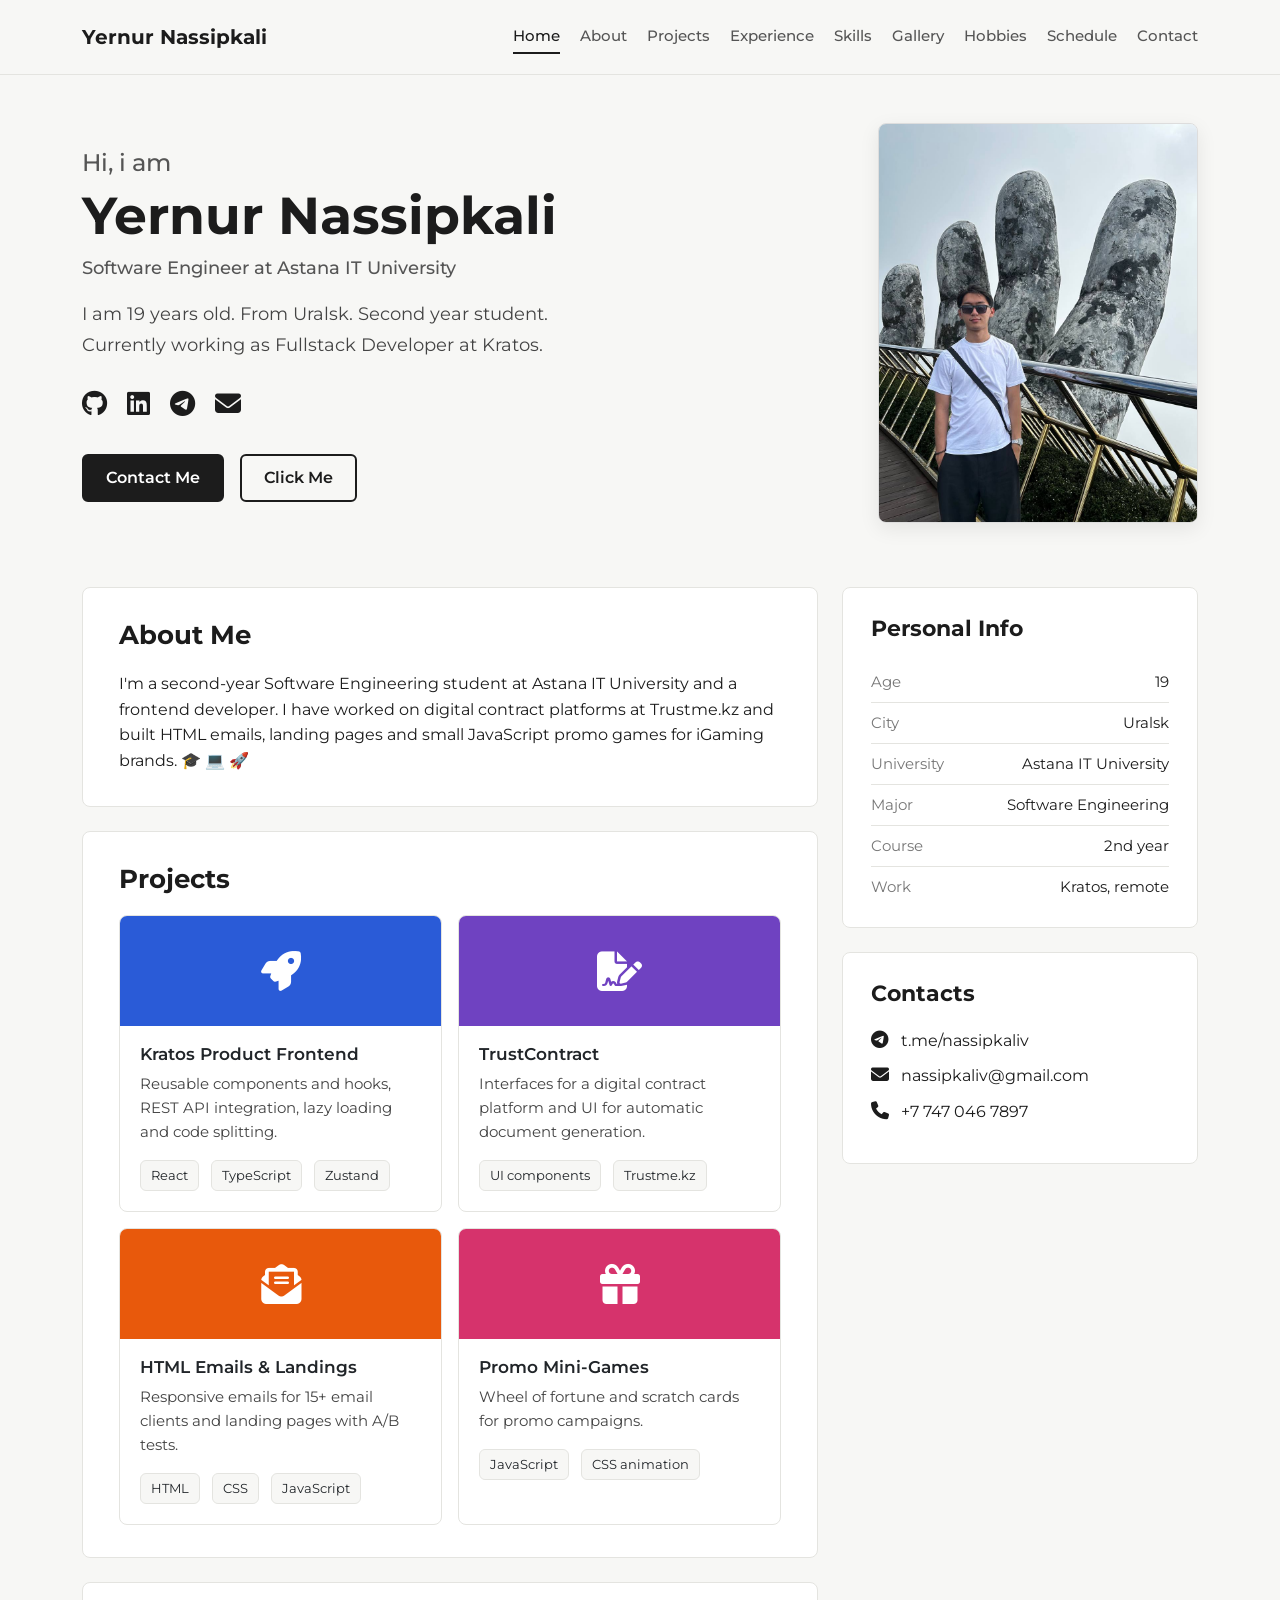
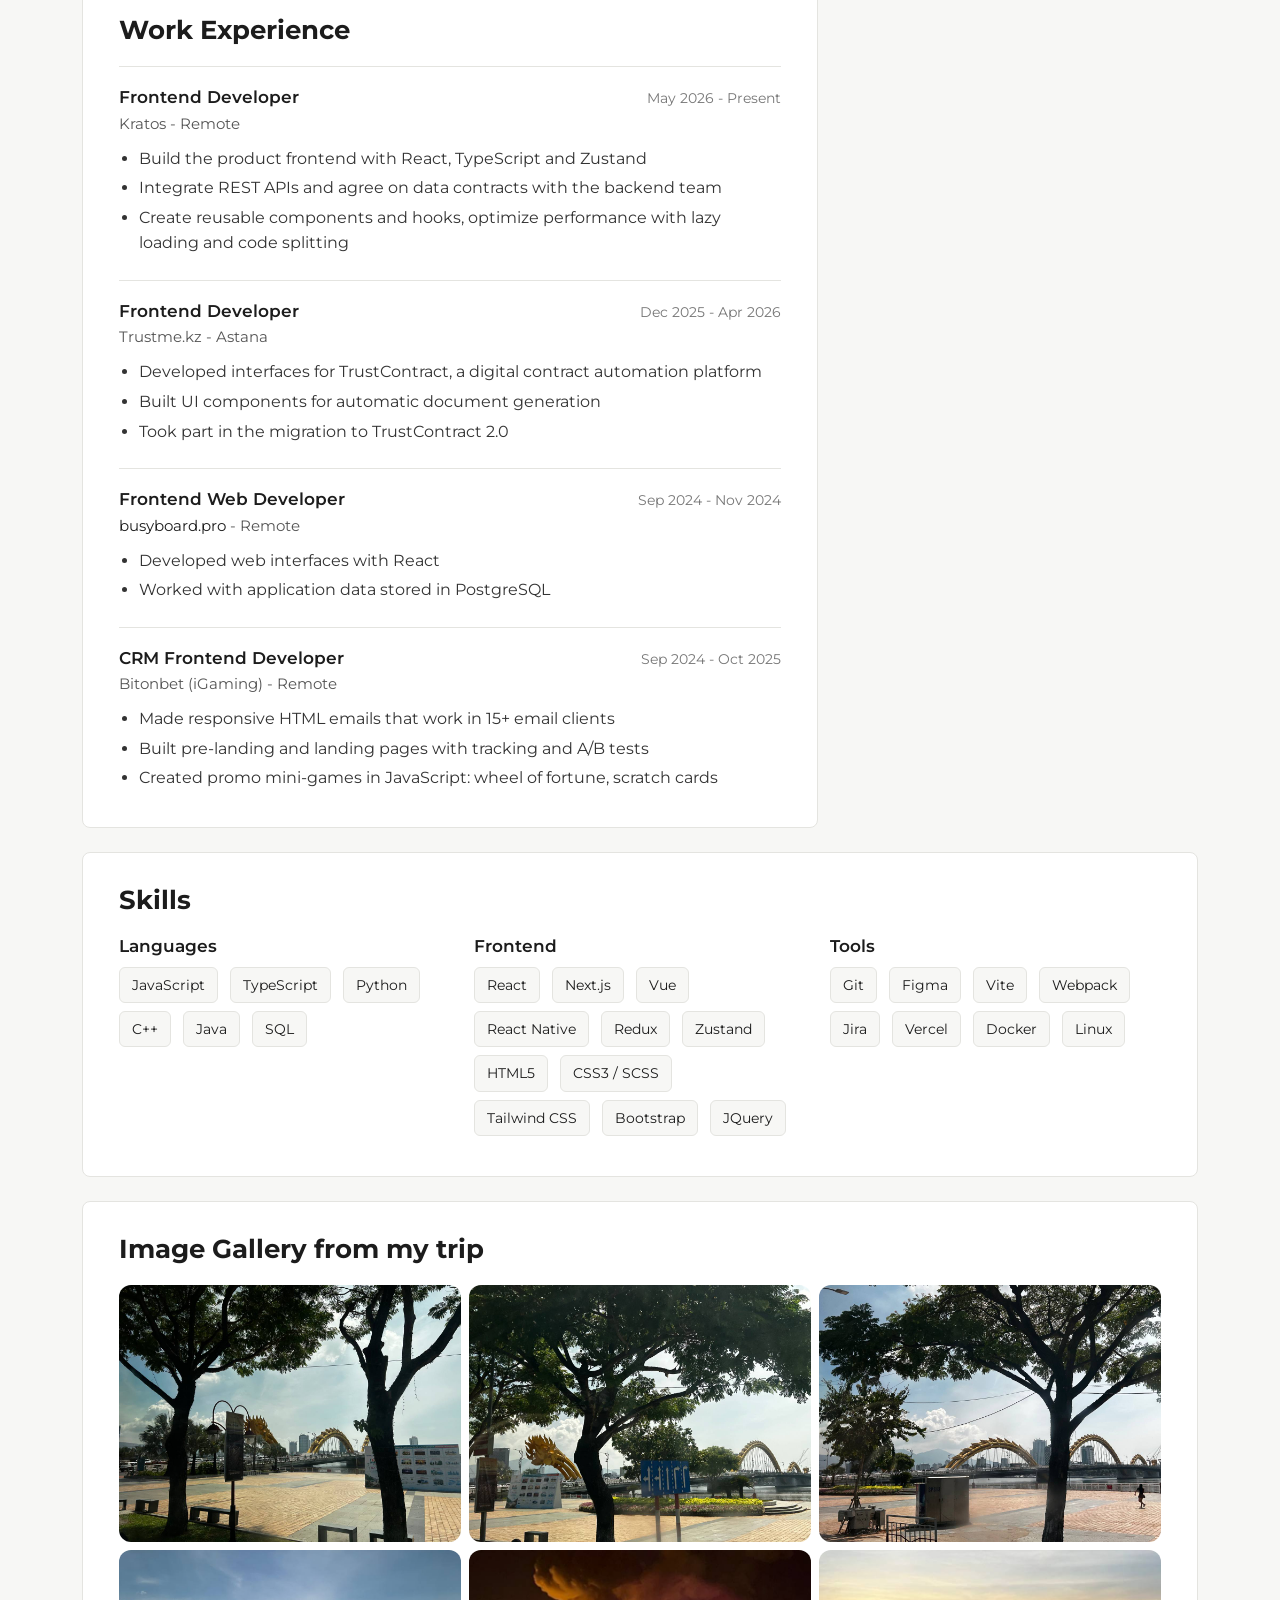
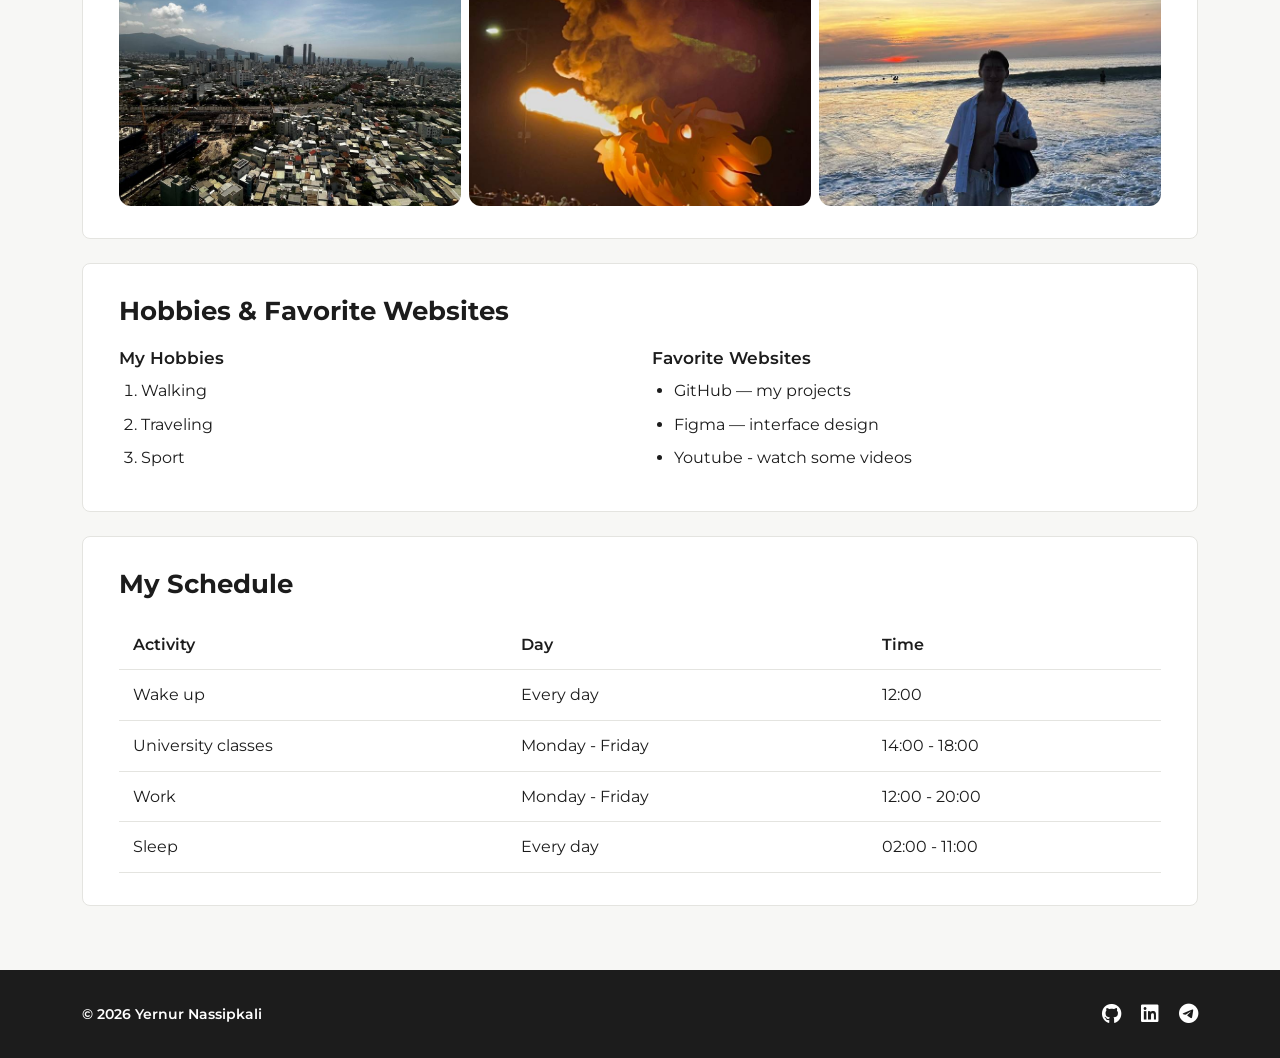
==== commit 88573504: "fixs" ====
--- a/index.html
+++ b/index.html
@@ -393,7 +393,6 @@
     <footer class="site-footer">
         <div class="container footer-inner">
             <p class="footer-copy">&copy; 2026 Yernur Nassipkali</p>
-            <p class="footer-note">Made with Bootstrap 5 grid and CSS media queries</p>
             <div class="footer-social">
                 <a href="https://github.com/nassipkaliv/" target="_blank" rel="noopener" aria-label="GitHub"><i class="fa-brands fa-github" aria-hidden="true"></i></a>
                 <a href="https://www.linkedin.com/in/nassipkaliv" target="_blank" rel="noopener" aria-label="LinkedIn"><i class="fa-brands fa-linkedin" aria-hidden="true"></i></a>
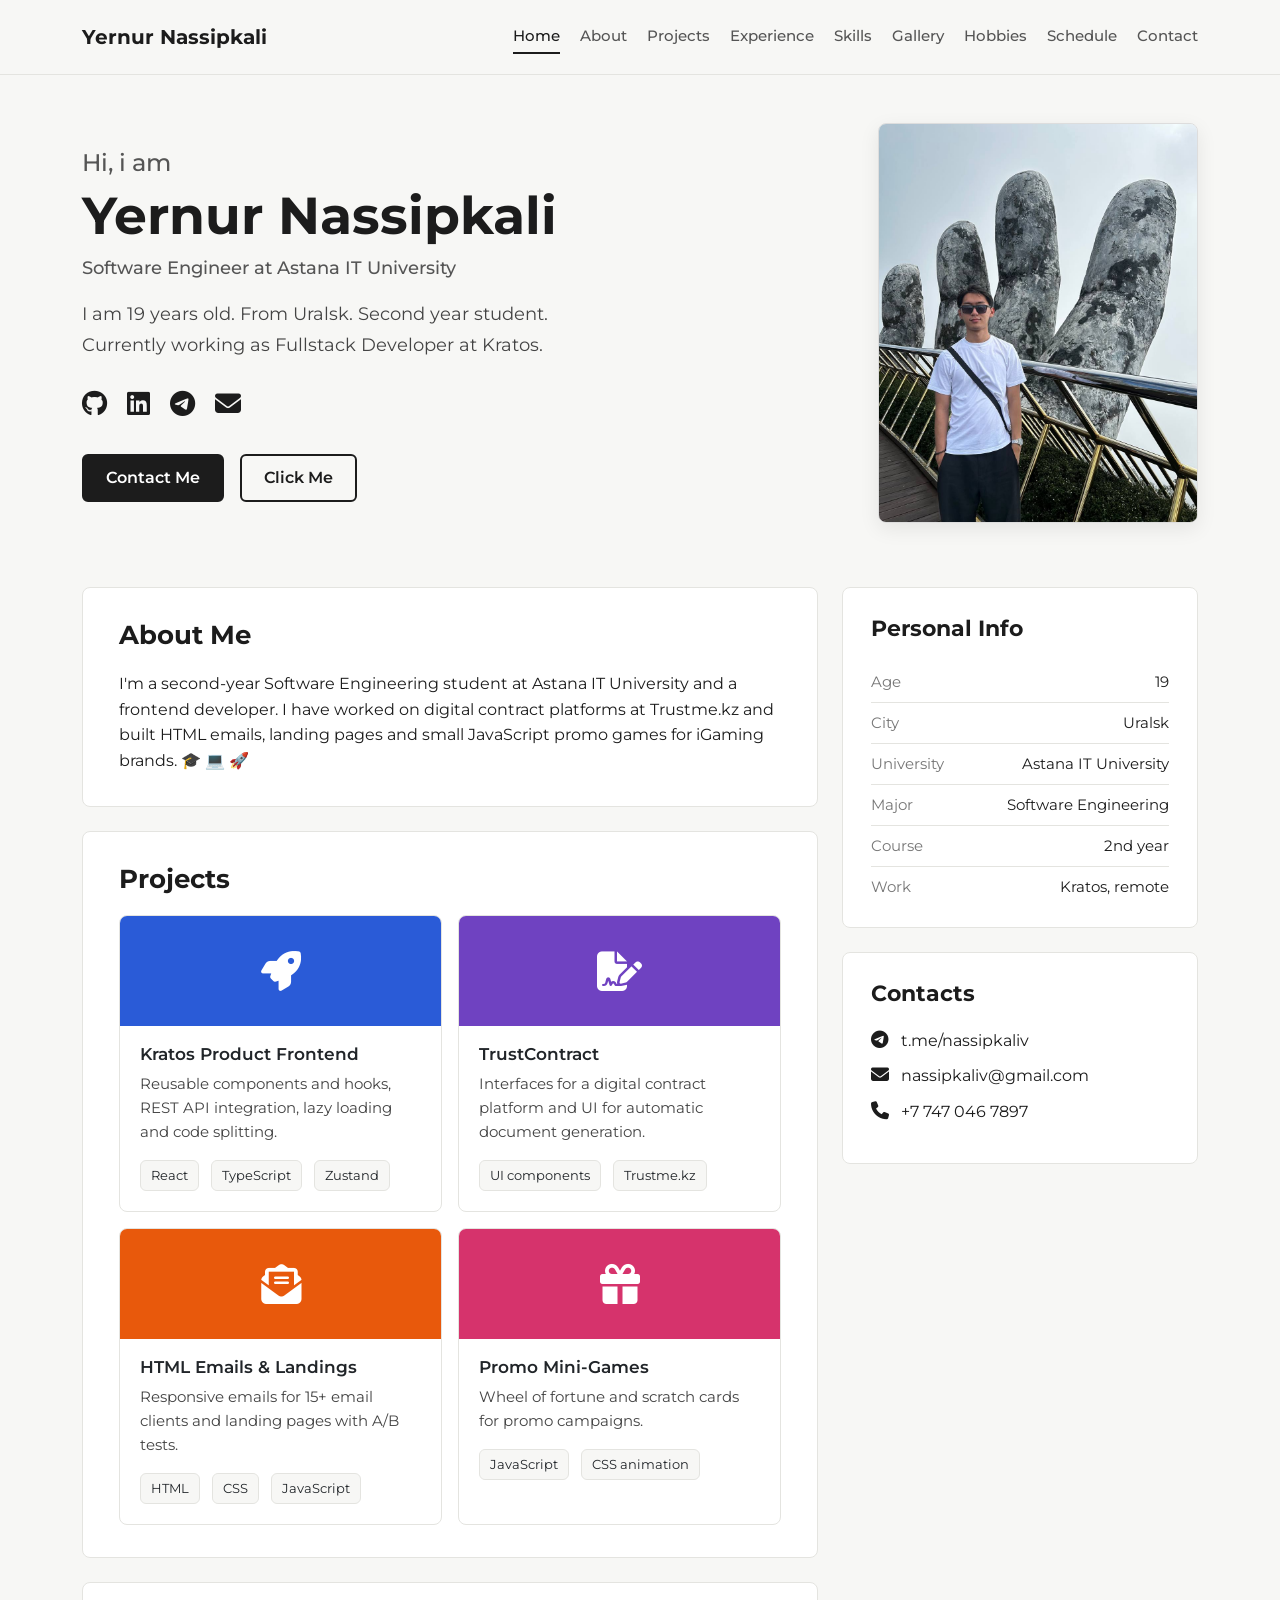
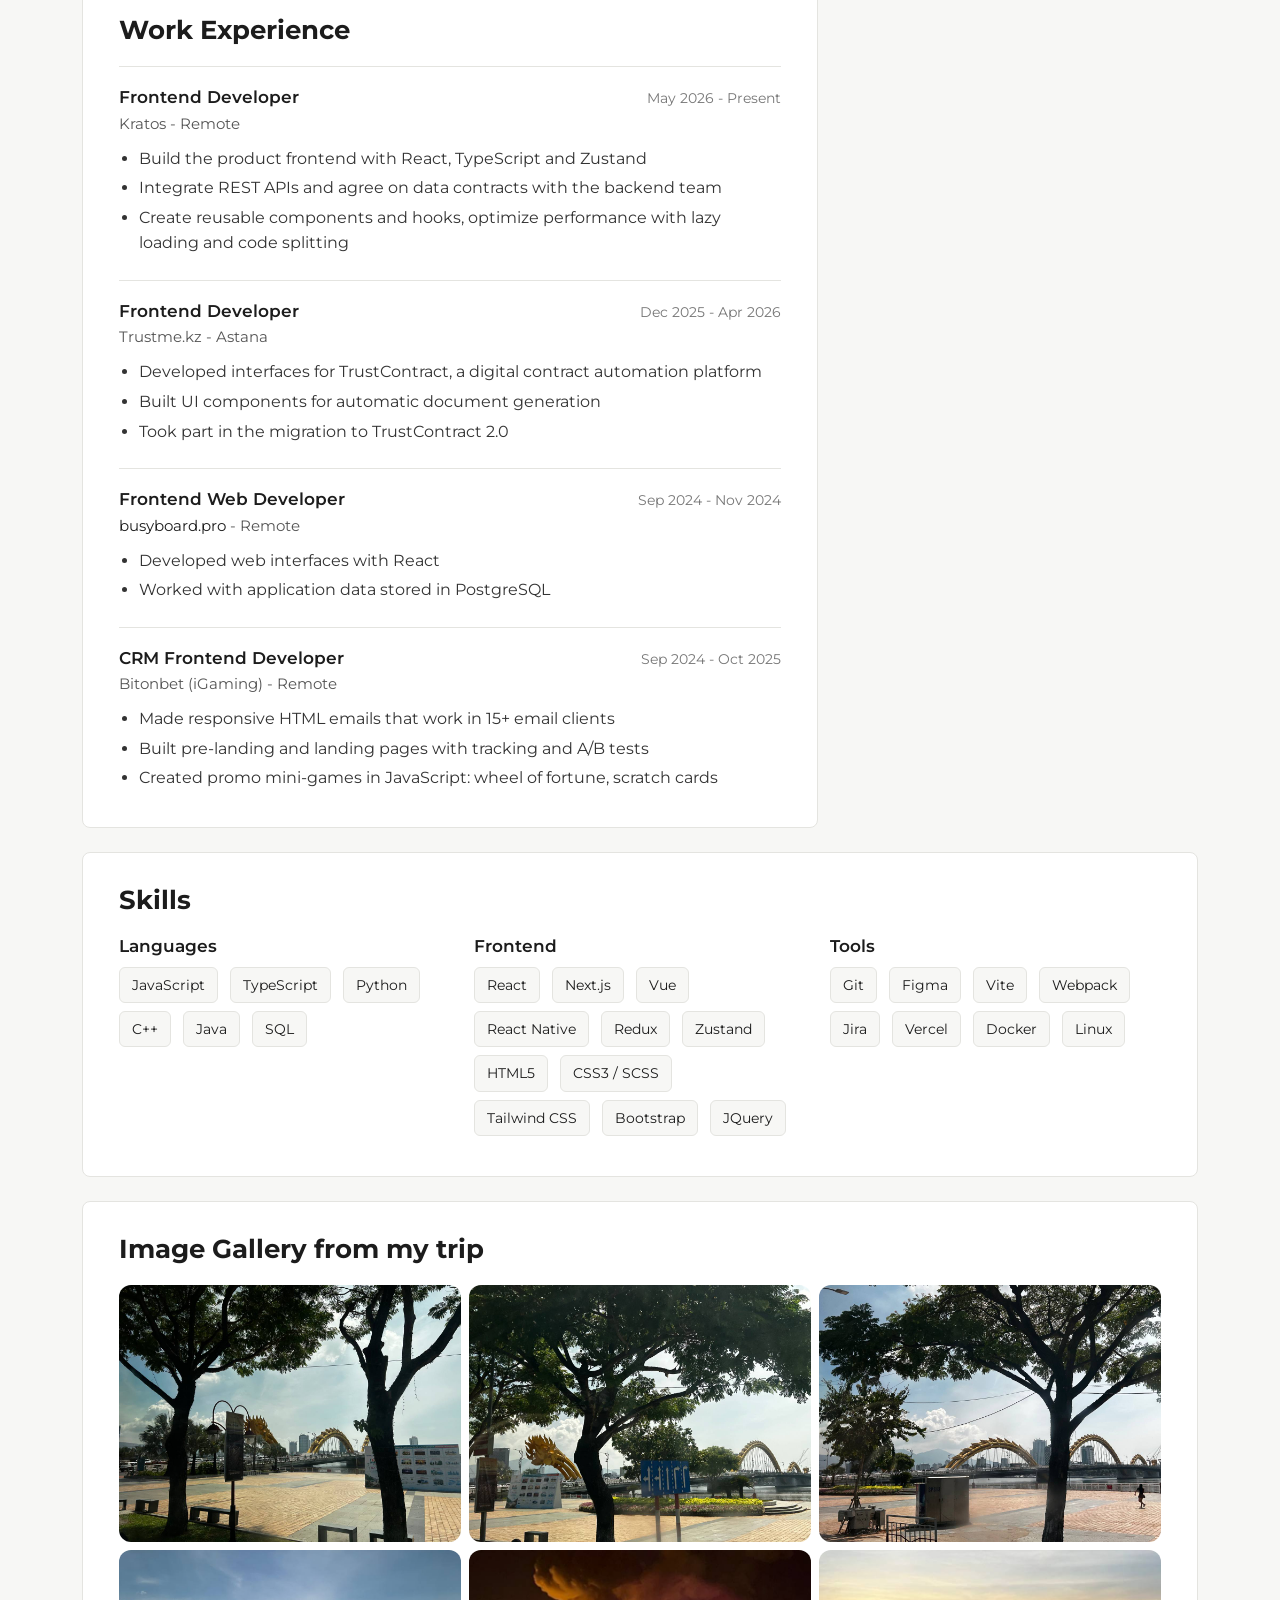
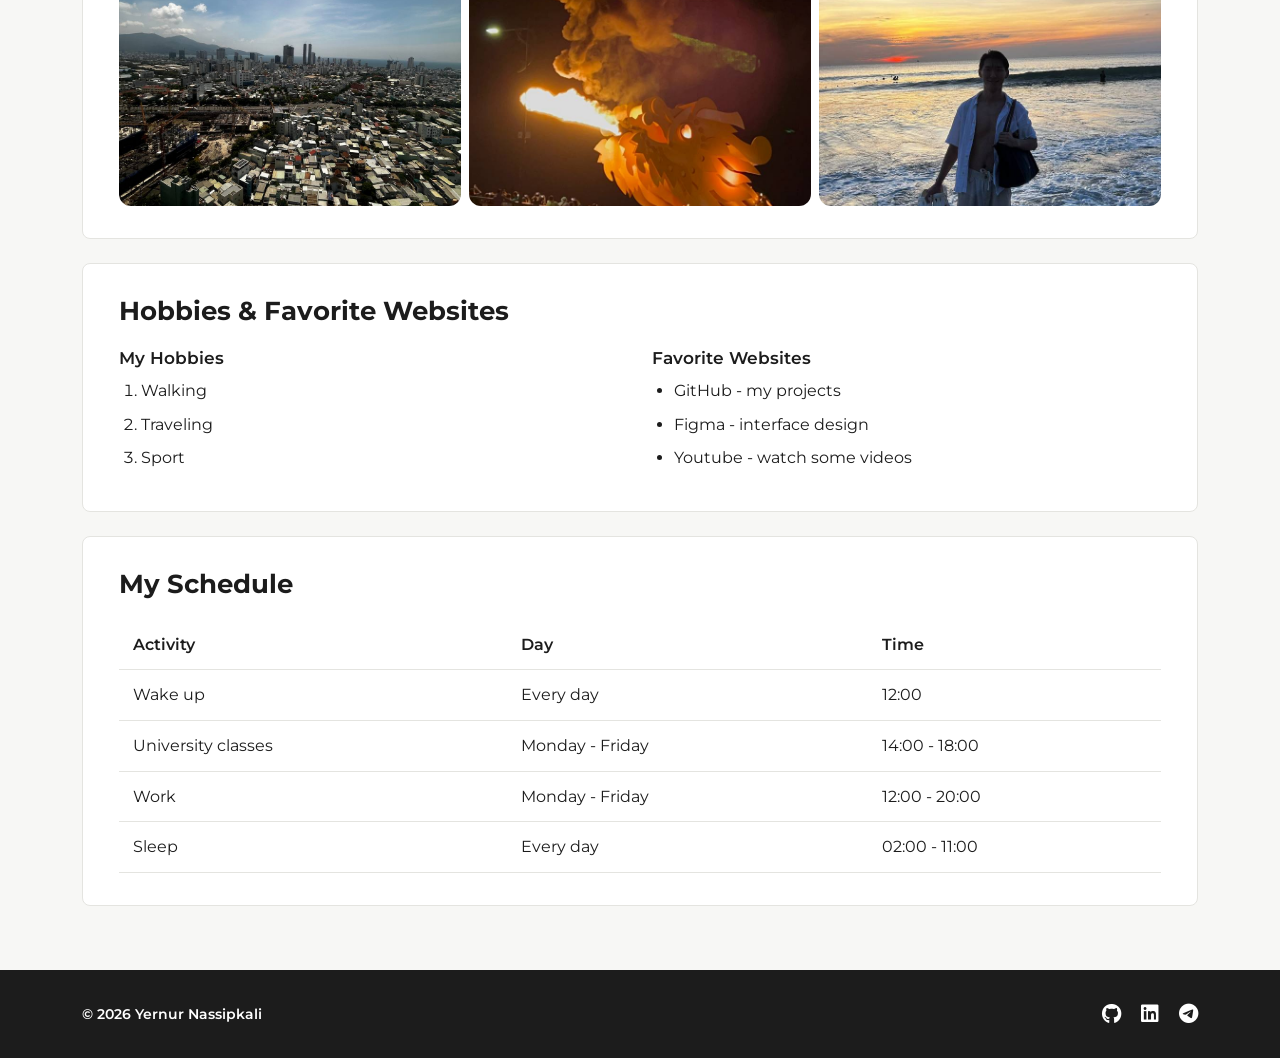
==== commit 5cce0dd9: "report" ====
--- a/index.html
+++ b/index.html
@@ -343,8 +343,8 @@
                 <div class="col-12 col-md-6">
                     <h4>Favorite Websites</h4>
                     <ul class="link-list">
-                        <li><a href="https://github.com/nassipkaliv/" target="_blank" rel="noopener">GitHub</a> — my projects</li>
-                        <li><a href="https://www.figma.com/" target="_blank" rel="noopener">Figma</a> — interface design</li>
+                        <li><a href="https://github.com/nassipkaliv/" target="_blank" rel="noopener">GitHub</a> - my projects</li>
+                        <li><a href="https://www.figma.com/" target="_blank" rel="noopener">Figma</a> - interface design</li>
                         <li><a href="https://youtube.com/" target="_blank">Youtube</a> - watch some videos</li>
                     </ul>
                 </div>
